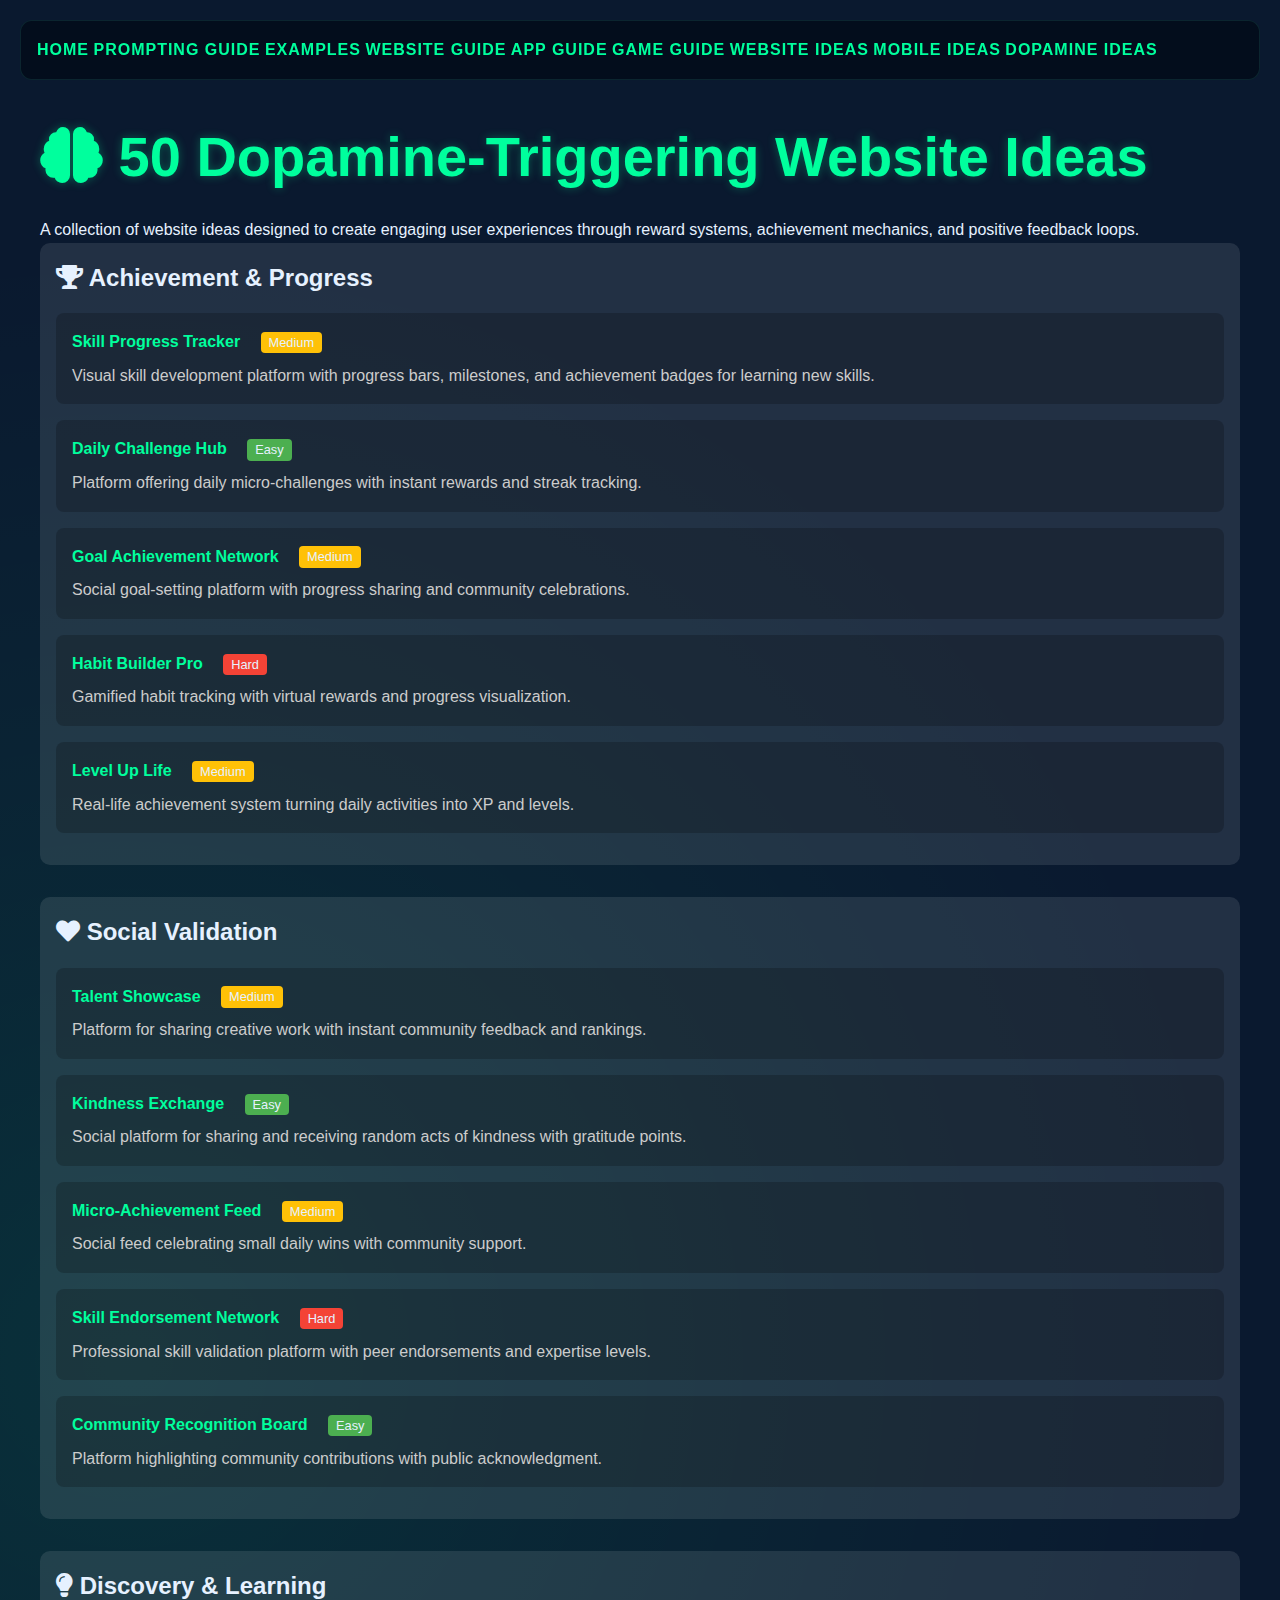
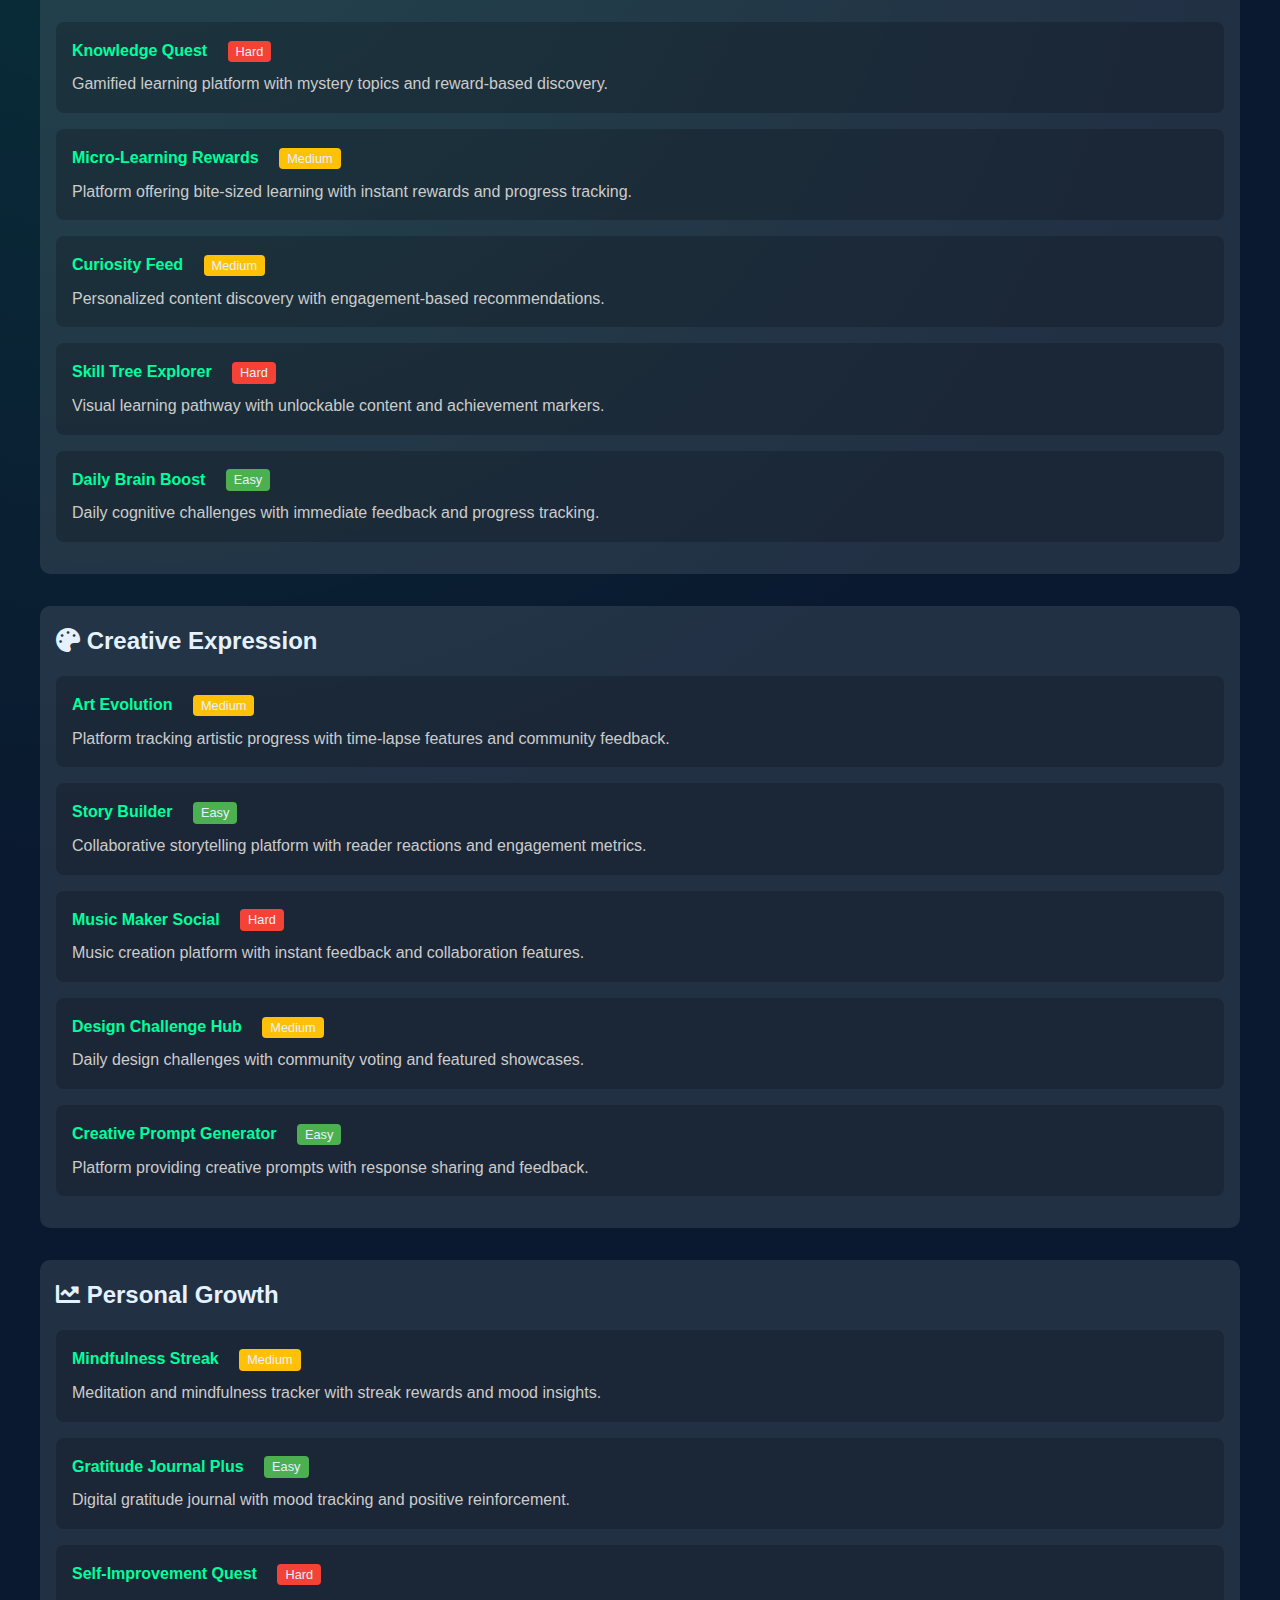
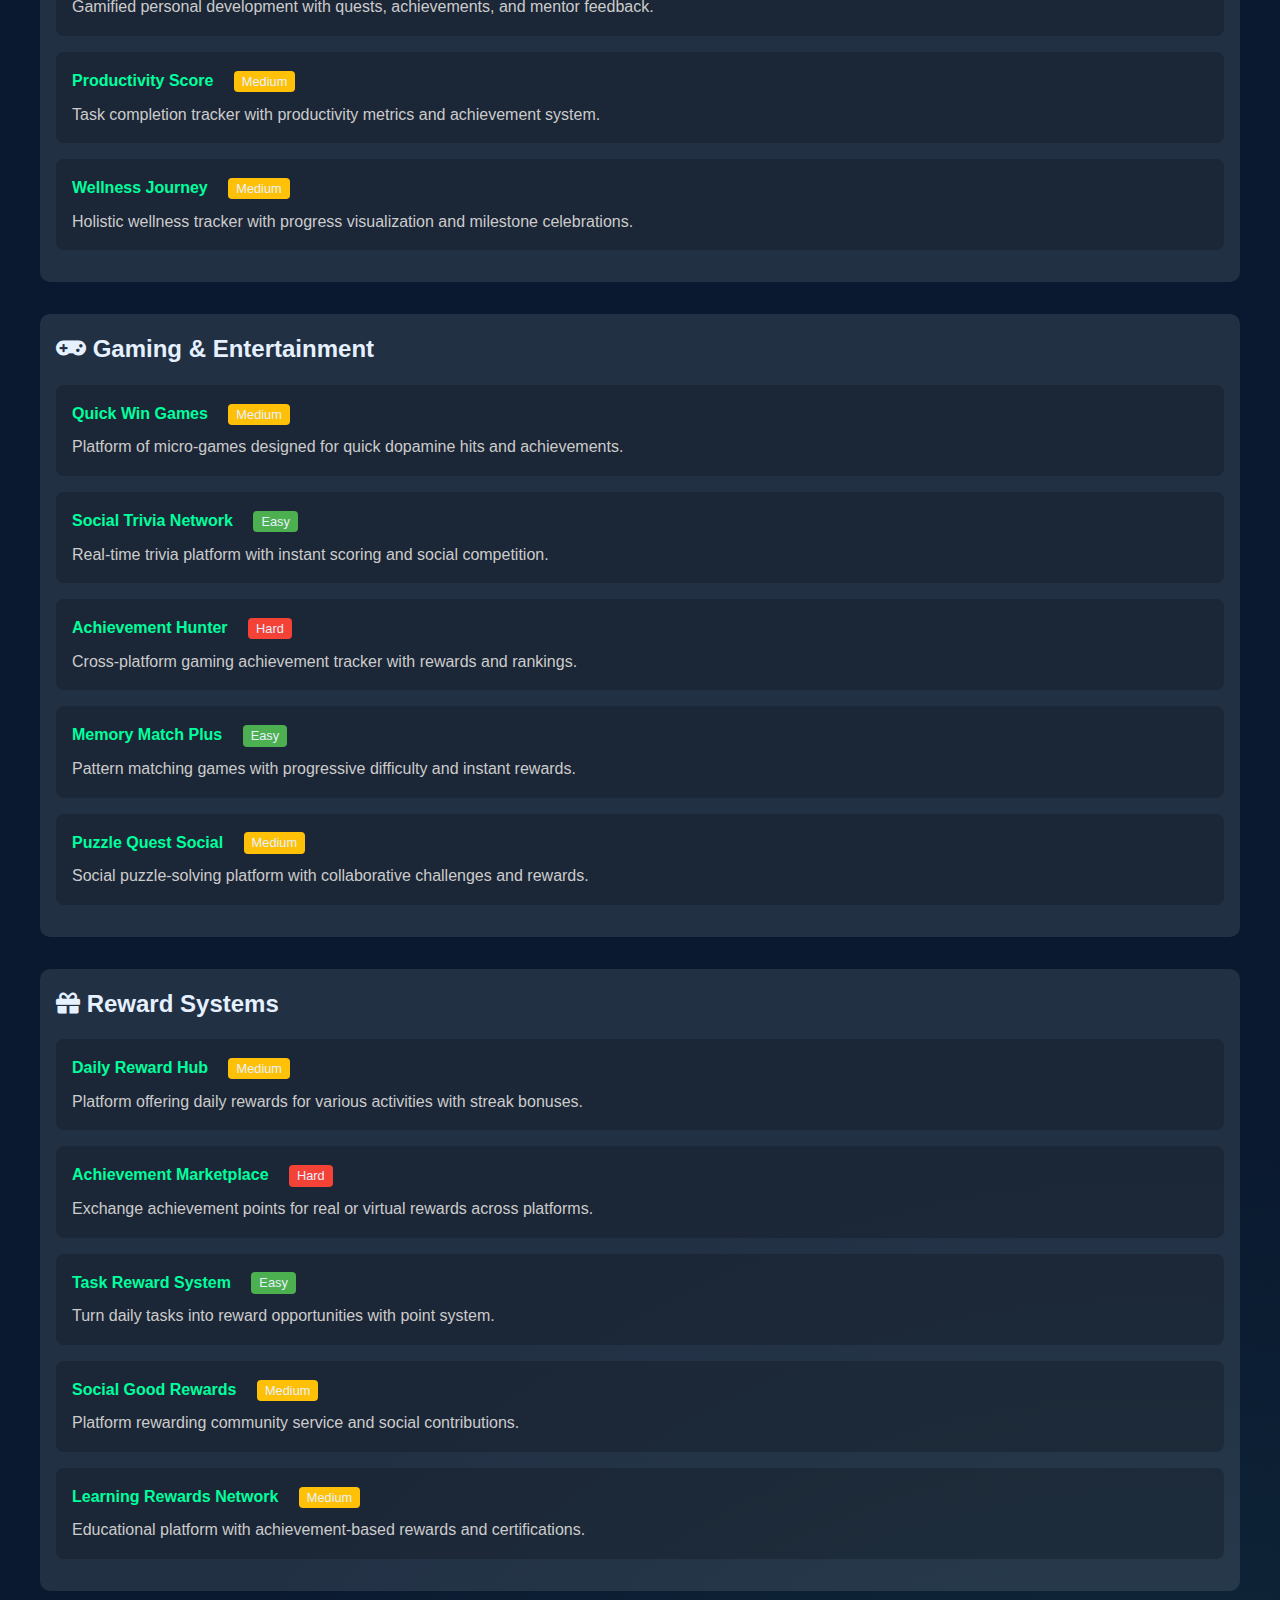
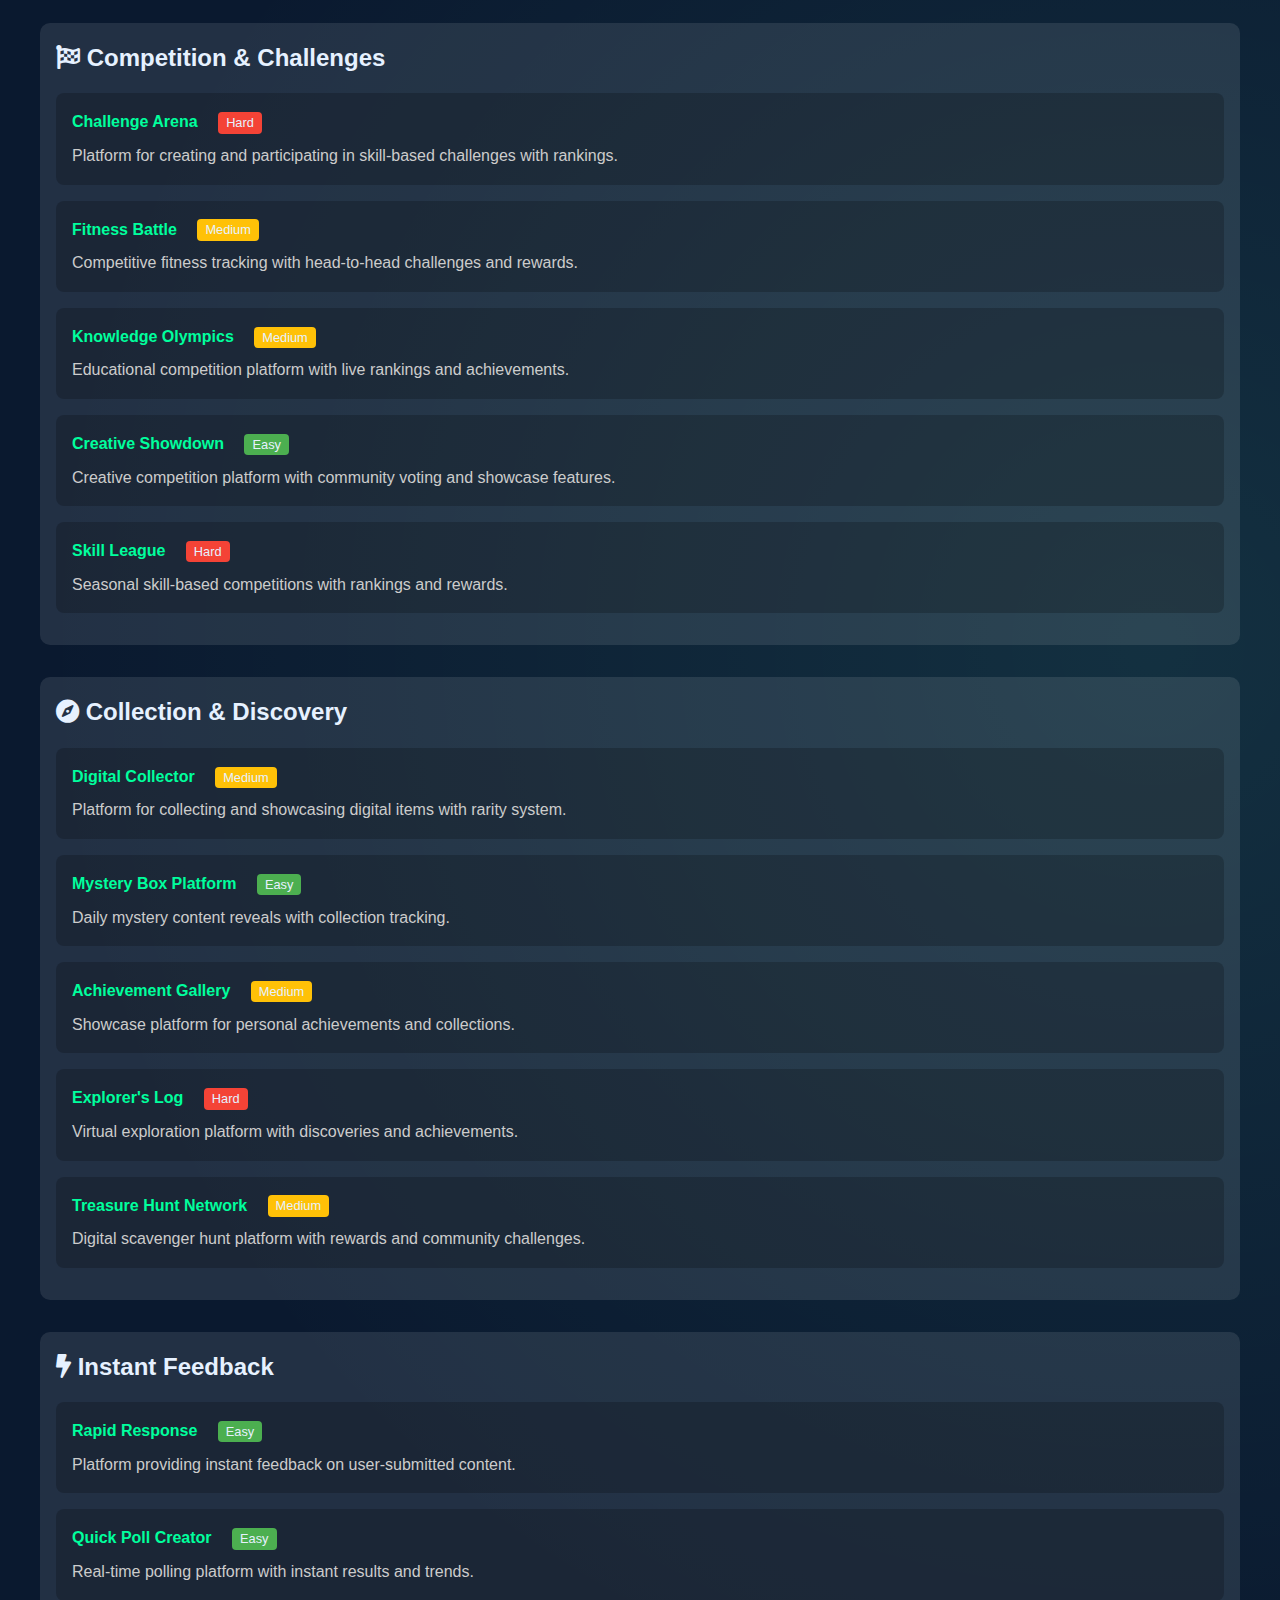
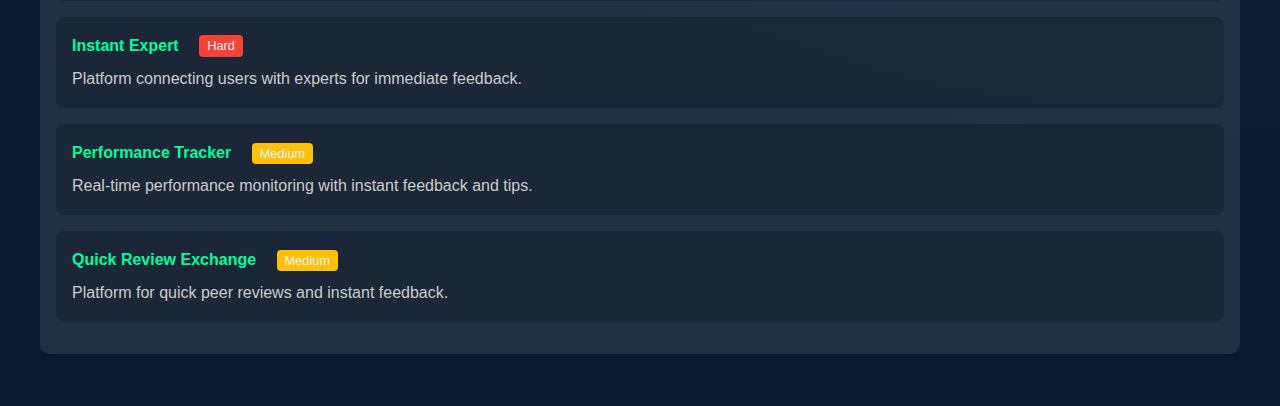
==== dopamine-ideas.html @ b7db8075 "Added dopamine-ideas.html with 50 dopamine-triggering website ideas and updated navigation in all pa" ====
<!DOCTYPE html>
<html lang="en">
<head>
    <meta charset="UTF-8">
    <meta name="viewport" content="width=device-width, initial-scale=1.0">
    <title>Dopamine-Triggering Website Ideas - AI Development Guide</title>
    <link rel="stylesheet" href="styles.css">
    <link rel="stylesheet" href="https://cdnjs.cloudflare.com/ajax/libs/font-awesome/5.15.4/css/all.min.css">
    <style>
        .idea-category {
            margin-bottom: 2rem;
            padding: 1rem;
            border-radius: 10px;
            background: rgba(255, 255, 255, 0.1);
        }
        .idea-list {
            list-style-type: none;
            padding: 0;
        }
        .idea-item {
            margin: 1rem 0;
            padding: 1rem;
            border-radius: 8px;
            background: rgba(0, 0, 0, 0.2);
            transition: transform 0.3s ease;
        }
        .idea-item:hover {
            transform: translateX(10px);
            background: rgba(0, 0, 0, 0.3);
        }
        .idea-title {
            color: #00ff9d;
            font-weight: bold;
        }
        .idea-description {
            margin-top: 0.5rem;
            color: #ccc;
        }
        .difficulty {
            font-size: 0.8em;
            padding: 0.2rem 0.5rem;
            border-radius: 4px;
            margin-left: 1rem;
        }
        .easy { background: #4CAF50; }
        .medium { background: #FFC107; }
        .hard { background: #F44336; }
    </style>
</head>
<body>
    <nav>
        <div class="nav-content">
            <a href="index.html">Home</a>
            <a href="prompting.html">Prompting Guide</a>
            <a href="examples.html">Examples</a>
            <a href="website-guide.html">Website Guide</a>
            <a href="app-guide.html">App Guide</a>
            <a href="game-guide.html">Game Guide</a>
            <a href="website-ideas.html">Website Ideas</a>
            <a href="mobile-ideas.html">Mobile Ideas</a>
            <a href="dopamine-ideas.html" class="active">Dopamine Ideas</a>
        </div>
    </nav>

    <div class="container">
        <h1><i class="fas fa-brain"></i> 50 Dopamine-Triggering Website Ideas</h1>
        <p class="intro">A collection of website ideas designed to create engaging user experiences through reward systems, achievement mechanics, and positive feedback loops.</p>

        <!-- Achievement & Progress -->
        <div class="idea-category">
            <h2><i class="fas fa-trophy"></i> Achievement & Progress</h2>
            <ul class="idea-list">
                <li class="idea-item">
                    <span class="idea-title">Skill Progress Tracker</span>
                    <span class="difficulty medium">Medium</span>
                    <p class="idea-description">Visual skill development platform with progress bars, milestones, and achievement badges for learning new skills.</p>
                </li>
                <li class="idea-item">
                    <span class="idea-title">Daily Challenge Hub</span>
                    <span class="difficulty easy">Easy</span>
                    <p class="idea-description">Platform offering daily micro-challenges with instant rewards and streak tracking.</p>
                </li>
                <li class="idea-item">
                    <span class="idea-title">Goal Achievement Network</span>
                    <span class="difficulty medium">Medium</span>
                    <p class="idea-description">Social goal-setting platform with progress sharing and community celebrations.</p>
                </li>
                <li class="idea-item">
                    <span class="idea-title">Habit Builder Pro</span>
                    <span class="difficulty hard">Hard</span>
                    <p class="idea-description">Gamified habit tracking with virtual rewards and progress visualization.</p>
                </li>
                <li class="idea-item">
                    <span class="idea-title">Level Up Life</span>
                    <span class="difficulty medium">Medium</span>
                    <p class="idea-description">Real-life achievement system turning daily activities into XP and levels.</p>
                </li>
            </ul>
        </div>

        <!-- Social Validation -->
        <div class="idea-category">
            <h2><i class="fas fa-heart"></i> Social Validation</h2>
            <ul class="idea-list">
                <li class="idea-item">
                    <span class="idea-title">Talent Showcase</span>
                    <span class="difficulty medium">Medium</span>
                    <p class="idea-description">Platform for sharing creative work with instant community feedback and rankings.</p>
                </li>
                <li class="idea-item">
                    <span class="idea-title">Kindness Exchange</span>
                    <span class="difficulty easy">Easy</span>
                    <p class="idea-description">Social platform for sharing and receiving random acts of kindness with gratitude points.</p>
                </li>
                <li class="idea-item">
                    <span class="idea-title">Micro-Achievement Feed</span>
                    <span class="difficulty medium">Medium</span>
                    <p class="idea-description">Social feed celebrating small daily wins with community support.</p>
                </li>
                <li class="idea-item">
                    <span class="idea-title">Skill Endorsement Network</span>
                    <span class="difficulty hard">Hard</span>
                    <p class="idea-description">Professional skill validation platform with peer endorsements and expertise levels.</p>
                </li>
                <li class="idea-item">
                    <span class="idea-title">Community Recognition Board</span>
                    <span class="difficulty easy">Easy</span>
                    <p class="idea-description">Platform highlighting community contributions with public acknowledgment.</p>
                </li>
            </ul>
        </div>

        <!-- Discovery & Learning -->
        <div class="idea-category">
            <h2><i class="fas fa-lightbulb"></i> Discovery & Learning</h2>
            <ul class="idea-list">
                <li class="idea-item">
                    <span class="idea-title">Knowledge Quest</span>
                    <span class="difficulty hard">Hard</span>
                    <p class="idea-description">Gamified learning platform with mystery topics and reward-based discovery.</p>
                </li>
                <li class="idea-item">
                    <span class="idea-title">Micro-Learning Rewards</span>
                    <span class="difficulty medium">Medium</span>
                    <p class="idea-description">Platform offering bite-sized learning with instant rewards and progress tracking.</p>
                </li>
                <li class="idea-item">
                    <span class="idea-title">Curiosity Feed</span>
                    <span class="difficulty medium">Medium</span>
                    <p class="idea-description">Personalized content discovery with engagement-based recommendations.</p>
                </li>
                <li class="idea-item">
                    <span class="idea-title">Skill Tree Explorer</span>
                    <span class="difficulty hard">Hard</span>
                    <p class="idea-description">Visual learning pathway with unlockable content and achievement markers.</p>
                </li>
                <li class="idea-item">
                    <span class="idea-title">Daily Brain Boost</span>
                    <span class="difficulty easy">Easy</span>
                    <p class="idea-description">Daily cognitive challenges with immediate feedback and progress tracking.</p>
                </li>
            </ul>
        </div>

        <!-- Creative Expression -->
        <div class="idea-category">
            <h2><i class="fas fa-palette"></i> Creative Expression</h2>
            <ul class="idea-list">
                <li class="idea-item">
                    <span class="idea-title">Art Evolution</span>
                    <span class="difficulty medium">Medium</span>
                    <p class="idea-description">Platform tracking artistic progress with time-lapse features and community feedback.</p>
                </li>
                <li class="idea-item">
                    <span class="idea-title">Story Builder</span>
                    <span class="difficulty easy">Easy</span>
                    <p class="idea-description">Collaborative storytelling platform with reader reactions and engagement metrics.</p>
                </li>
                <li class="idea-item">
                    <span class="idea-title">Music Maker Social</span>
                    <span class="difficulty hard">Hard</span>
                    <p class="idea-description">Music creation platform with instant feedback and collaboration features.</p>
                </li>
                <li class="idea-item">
                    <span class="idea-title">Design Challenge Hub</span>
                    <span class="difficulty medium">Medium</span>
                    <p class="idea-description">Daily design challenges with community voting and featured showcases.</p>
                </li>
                <li class="idea-item">
                    <span class="idea-title">Creative Prompt Generator</span>
                    <span class="difficulty easy">Easy</span>
                    <p class="idea-description">Platform providing creative prompts with response sharing and feedback.</p>
                </li>
            </ul>
        </div>

        <!-- Personal Growth -->
        <div class="idea-category">
            <h2><i class="fas fa-chart-line"></i> Personal Growth</h2>
            <ul class="idea-list">
                <li class="idea-item">
                    <span class="idea-title">Mindfulness Streak</span>
                    <span class="difficulty medium">Medium</span>
                    <p class="idea-description">Meditation and mindfulness tracker with streak rewards and mood insights.</p>
                </li>
                <li class="idea-item">
                    <span class="idea-title">Gratitude Journal Plus</span>
                    <span class="difficulty easy">Easy</span>
                    <p class="idea-description">Digital gratitude journal with mood tracking and positive reinforcement.</p>
                </li>
                <li class="idea-item">
                    <span class="idea-title">Self-Improvement Quest</span>
                    <span class="difficulty hard">Hard</span>
                    <p class="idea-description">Gamified personal development with quests, achievements, and mentor feedback.</p>
                </li>
                <li class="idea-item">
                    <span class="idea-title">Productivity Score</span>
                    <span class="difficulty medium">Medium</span>
                    <p class="idea-description">Task completion tracker with productivity metrics and achievement system.</p>
                </li>
                <li class="idea-item">
                    <span class="idea-title">Wellness Journey</span>
                    <span class="difficulty medium">Medium</span>
                    <p class="idea-description">Holistic wellness tracker with progress visualization and milestone celebrations.</p>
                </li>
            </ul>
        </div>

        <!-- Gaming & Entertainment -->
        <div class="idea-category">
            <h2><i class="fas fa-gamepad"></i> Gaming & Entertainment</h2>
            <ul class="idea-list">
                <li class="idea-item">
                    <span class="idea-title">Quick Win Games</span>
                    <span class="difficulty medium">Medium</span>
                    <p class="idea-description">Platform of micro-games designed for quick dopamine hits and achievements.</p>
                </li>
                <li class="idea-item">
                    <span class="idea-title">Social Trivia Network</span>
                    <span class="difficulty easy">Easy</span>
                    <p class="idea-description">Real-time trivia platform with instant scoring and social competition.</p>
                </li>
                <li class="idea-item">
                    <span class="idea-title">Achievement Hunter</span>
                    <span class="difficulty hard">Hard</span>
                    <p class="idea-description">Cross-platform gaming achievement tracker with rewards and rankings.</p>
                </li>
                <li class="idea-item">
                    <span class="idea-title">Memory Match Plus</span>
                    <span class="difficulty easy">Easy</span>
                    <p class="idea-description">Pattern matching games with progressive difficulty and instant rewards.</p>
                </li>
                <li class="idea-item">
                    <span class="idea-title">Puzzle Quest Social</span>
                    <span class="difficulty medium">Medium</span>
                    <p class="idea-description">Social puzzle-solving platform with collaborative challenges and rewards.</p>
                </li>
            </ul>
        </div>

        <!-- Reward Systems -->
        <div class="idea-category">
            <h2><i class="fas fa-gift"></i> Reward Systems</h2>
            <ul class="idea-list">
                <li class="idea-item">
                    <span class="idea-title">Daily Reward Hub</span>
                    <span class="difficulty medium">Medium</span>
                    <p class="idea-description">Platform offering daily rewards for various activities with streak bonuses.</p>
                </li>
                <li class="idea-item">
                    <span class="idea-title">Achievement Marketplace</span>
                    <span class="difficulty hard">Hard</span>
                    <p class="idea-description">Exchange achievement points for real or virtual rewards across platforms.</p>
                </li>
                <li class="idea-item">
                    <span class="idea-title">Task Reward System</span>
                    <span class="difficulty easy">Easy</span>
                    <p class="idea-description">Turn daily tasks into reward opportunities with point system.</p>
                </li>
                <li class="idea-item">
                    <span class="idea-title">Social Good Rewards</span>
                    <span class="difficulty medium">Medium</span>
                    <p class="idea-description">Platform rewarding community service and social contributions.</p>
                </li>
                <li class="idea-item">
                    <span class="idea-title">Learning Rewards Network</span>
                    <span class="difficulty medium">Medium</span>
                    <p class="idea-description">Educational platform with achievement-based rewards and certifications.</p>
                </li>
            </ul>
        </div>

        <!-- Competition & Challenges -->
        <div class="idea-category">
            <h2><i class="fas fa-flag-checkered"></i> Competition & Challenges</h2>
            <ul class="idea-list">
                <li class="idea-item">
                    <span class="idea-title">Challenge Arena</span>
                    <span class="difficulty hard">Hard</span>
                    <p class="idea-description">Platform for creating and participating in skill-based challenges with rankings.</p>
                </li>
                <li class="idea-item">
                    <span class="idea-title">Fitness Battle</span>
                    <span class="difficulty medium">Medium</span>
                    <p class="idea-description">Competitive fitness tracking with head-to-head challenges and rewards.</p>
                </li>
                <li class="idea-item">
                    <span class="idea-title">Knowledge Olympics</span>
                    <span class="difficulty medium">Medium</span>
                    <p class="idea-description">Educational competition platform with live rankings and achievements.</p>
                </li>
                <li class="idea-item">
                    <span class="idea-title">Creative Showdown</span>
                    <span class="difficulty easy">Easy</span>
                    <p class="idea-description">Creative competition platform with community voting and showcase features.</p>
                </li>
                <li class="idea-item">
                    <span class="idea-title">Skill League</span>
                    <span class="difficulty hard">Hard</span>
                    <p class="idea-description">Seasonal skill-based competitions with rankings and rewards.</p>
                </li>
            </ul>
        </div>

        <!-- Collection & Discovery -->
        <div class="idea-category">
            <h2><i class="fas fa-compass"></i> Collection & Discovery</h2>
            <ul class="idea-list">
                <li class="idea-item">
                    <span class="idea-title">Digital Collector</span>
                    <span class="difficulty medium">Medium</span>
                    <p class="idea-description">Platform for collecting and showcasing digital items with rarity system.</p>
                </li>
                <li class="idea-item">
                    <span class="idea-title">Mystery Box Platform</span>
                    <span class="difficulty easy">Easy</span>
                    <p class="idea-description">Daily mystery content reveals with collection tracking.</p>
                </li>
                <li class="idea-item">
                    <span class="idea-title">Achievement Gallery</span>
                    <span class="difficulty medium">Medium</span>
                    <p class="idea-description">Showcase platform for personal achievements and collections.</p>
                </li>
                <li class="idea-item">
                    <span class="idea-title">Explorer's Log</span>
                    <span class="difficulty hard">Hard</span>
                    <p class="idea-description">Virtual exploration platform with discoveries and achievements.</p>
                </li>
                <li class="idea-item">
                    <span class="idea-title">Treasure Hunt Network</span>
                    <span class="difficulty medium">Medium</span>
                    <p class="idea-description">Digital scavenger hunt platform with rewards and community challenges.</p>
                </li>
            </ul>
        </div>

        <!-- Instant Feedback -->
        <div class="idea-category">
            <h2><i class="fas fa-bolt"></i> Instant Feedback</h2>
            <ul class="idea-list">
                <li class="idea-item">
                    <span class="idea-title">Rapid Response</span>
                    <span class="difficulty easy">Easy</span>
                    <p class="idea-description">Platform providing instant feedback on user-submitted content.</p>
                </li>
                <li class="idea-item">
                    <span class="idea-title">Quick Poll Creator</span>
                    <span class="difficulty easy">Easy</span>
                    <p class="idea-description">Real-time polling platform with instant results and trends.</p>
                </li>
                <li class="idea-item">
                    <span class="idea-title">Instant Expert</span>
                    <span class="difficulty hard">Hard</span>
                    <p class="idea-description">Platform connecting users with experts for immediate feedback.</p>
                </li>
                <li class="idea-item">
                    <span class="idea-title">Performance Tracker</span>
                    <span class="difficulty medium">Medium</span>
                    <p class="idea-description">Real-time performance monitoring with instant feedback and tips.</p>
                </li>
                <li class="idea-item">
                    <span class="idea-title">Quick Review Exchange</span>
                    <span class="difficulty medium">Medium</span>
                    <p class="idea-description">Platform for quick peer reviews and instant feedback.</p>
                </li>
            </ul>
        </div>
    </div>

    <script>
        // Add fade-in effect to elements as they scroll into view
        const observer = new IntersectionObserver((entries) => {
            entries.forEach(entry => {
                if (entry.isIntersecting) {
                    entry.target.classList.add('fade-in');
                }
            });
        });

        document.querySelectorAll('.idea-category').forEach((el) => observer.observe(el));
    </script>
</body>
</html>
---- styles.css ----
:root {
    --primary-color: #00ff9d;
    --secondary-color: #0a192f;
    --accent-color: #64ffda;
    --text-color: #e6f1ff;
    --background-color: #0a192f;
    --card-background: rgba(2, 12, 27, 0.7);
}

* {
    margin: 0;
    padding: 0;
    box-sizing: border-box;
}

body {
    font-family: 'Segoe UI', 'Arial', sans-serif;
    line-height: 1.6;
    color: var(--text-color);
    background-color: var(--background-color);
    background-image: 
        radial-gradient(circle at 10% 20%, rgba(0, 255, 157, 0.1) 0%, transparent 20%),
        radial-gradient(circle at 90% 80%, rgba(100, 255, 218, 0.1) 0%, transparent 20%);
    min-height: 100vh;
    padding: 20px;
}

.container {
    max-width: 1200px;
    margin: 0 auto;
}

nav {
    background: rgba(2, 12, 27, 0.9);
    padding: 1rem;
    margin-bottom: 2rem;
    border-radius: 12px;
    backdrop-filter: blur(10px);
    border: 1px solid rgba(100, 255, 218, 0.1);
}

nav ul {
    list-style: none;
    display: flex;
    justify-content: center;
    gap: 2rem;
}

nav a {
    color: var(--primary-color);
    text-decoration: none;
    font-weight: bold;
    text-transform: uppercase;
    letter-spacing: 1px;
    position: relative;
    padding: 0.5rem 0;
}

nav a::after {
    content: '';
    position: absolute;
    width: 0;
    height: 2px;
    bottom: 0;
    left: 0;
    background-color: var(--primary-color);
    transition: width 0.3s ease;
}

nav a:hover::after {
    width: 100%;
}

.hero {
    text-align: center;
    margin-bottom: 3rem;
    padding: 4rem 0;
    position: relative;
    overflow: hidden;
}

.hero::before {
    content: '';
    position: absolute;
    top: 0;
    left: 0;
    right: 0;
    bottom: 0;
    background: linear-gradient(45deg, rgba(0, 255, 157, 0.1), rgba(100, 255, 218, 0.1));
    transform: skewY(-5deg);
    z-index: -1;
}

h1 {
    color: var(--primary-color);
    margin-bottom: 1rem;
    font-size: 3.5rem;
    font-weight: 800;
    text-shadow: 0 0 10px rgba(0, 255, 157, 0.3);
}

.subtitle {
    color: var(--text-color);
    font-size: 1.4rem;
    margin-bottom: 2rem;
    opacity: 0.9;
}

.card-container {
    display: grid;
    grid-template-columns: repeat(auto-fit, minmax(300px, 1fr));
    gap: 2rem;
    margin-bottom: 3rem;
}

.card {
    background: var(--card-background);
    padding: 2rem;
    border-radius: 15px;
    box-shadow: 0 8px 32px rgba(0, 255, 157, 0.1);
    border: 1px solid rgba(100, 255, 218, 0.1);
    backdrop-filter: blur(10px);
    transition: transform 0.3s ease, box-shadow 0.3s ease;
}

.card:hover {
    transform: translateY(-5px);
    box-shadow: 0 12px 48px rgba(0, 255, 157, 0.2);
}

.card h2 {
    color: var(--primary-color);
    margin-bottom: 1rem;
    font-size: 1.8rem;
}

.card img {
    width: 100%;
    height: 200px;
    object-fit: cover;
    border-radius: 8px;
    margin-bottom: 1.5rem;
}

.example {
    background: rgba(2, 12, 27, 0.5);
    padding: 1.5rem;
    border-radius: 8px;
    margin: 1rem 0;
    border-left: 4px solid var(--primary-color);
}

.bad-example {
    border-left-color: #ff4d4d;
}

.good-example {
    border-left-color: var(--primary-color);
}

.tip {
    background: rgba(100, 255, 218, 0.1);
    padding: 1.5rem;
    border-radius: 8px;
    margin: 1rem 0;
    border: 1px solid rgba(100, 255, 218, 0.2);
}

.tip strong {
    color: var(--primary-color);
}

.button {
    display: inline-block;
    padding: 0.8rem 1.5rem;
    background: linear-gradient(45deg, var(--primary-color), var(--accent-color));
    color: var(--secondary-color);
    text-decoration: none;
    border-radius: 25px;
    font-weight: bold;
    margin-top: 1rem;
    transition: transform 0.3s ease, box-shadow 0.3s ease;
}

.button:hover {
    transform: translateY(-2px);
    box-shadow: 0 4px 12px rgba(0, 255, 157, 0.3);
}

@media (max-width: 768px) {
    nav ul {
        flex-direction: column;
        align-items: center;
        gap: 1rem;
    }

    .card-container {
        grid-template-columns: 1fr;
    }

    h1 {
        font-size: 2.5rem;
    }
}

/* Animation classes */
.fade-in {
    animation: fadeIn 0.5s ease-in;
}

.slide-up {
    animation: slideUp 0.5s ease-out;
}

@keyframes fadeIn {
    from { opacity: 0; }
    to { opacity: 1; }
}

@keyframes slideUp {
    from { 
        transform: translateY(20px);
        opacity: 0;
    }
    to {
        transform: translateY(0);
        opacity: 1;
    }
}
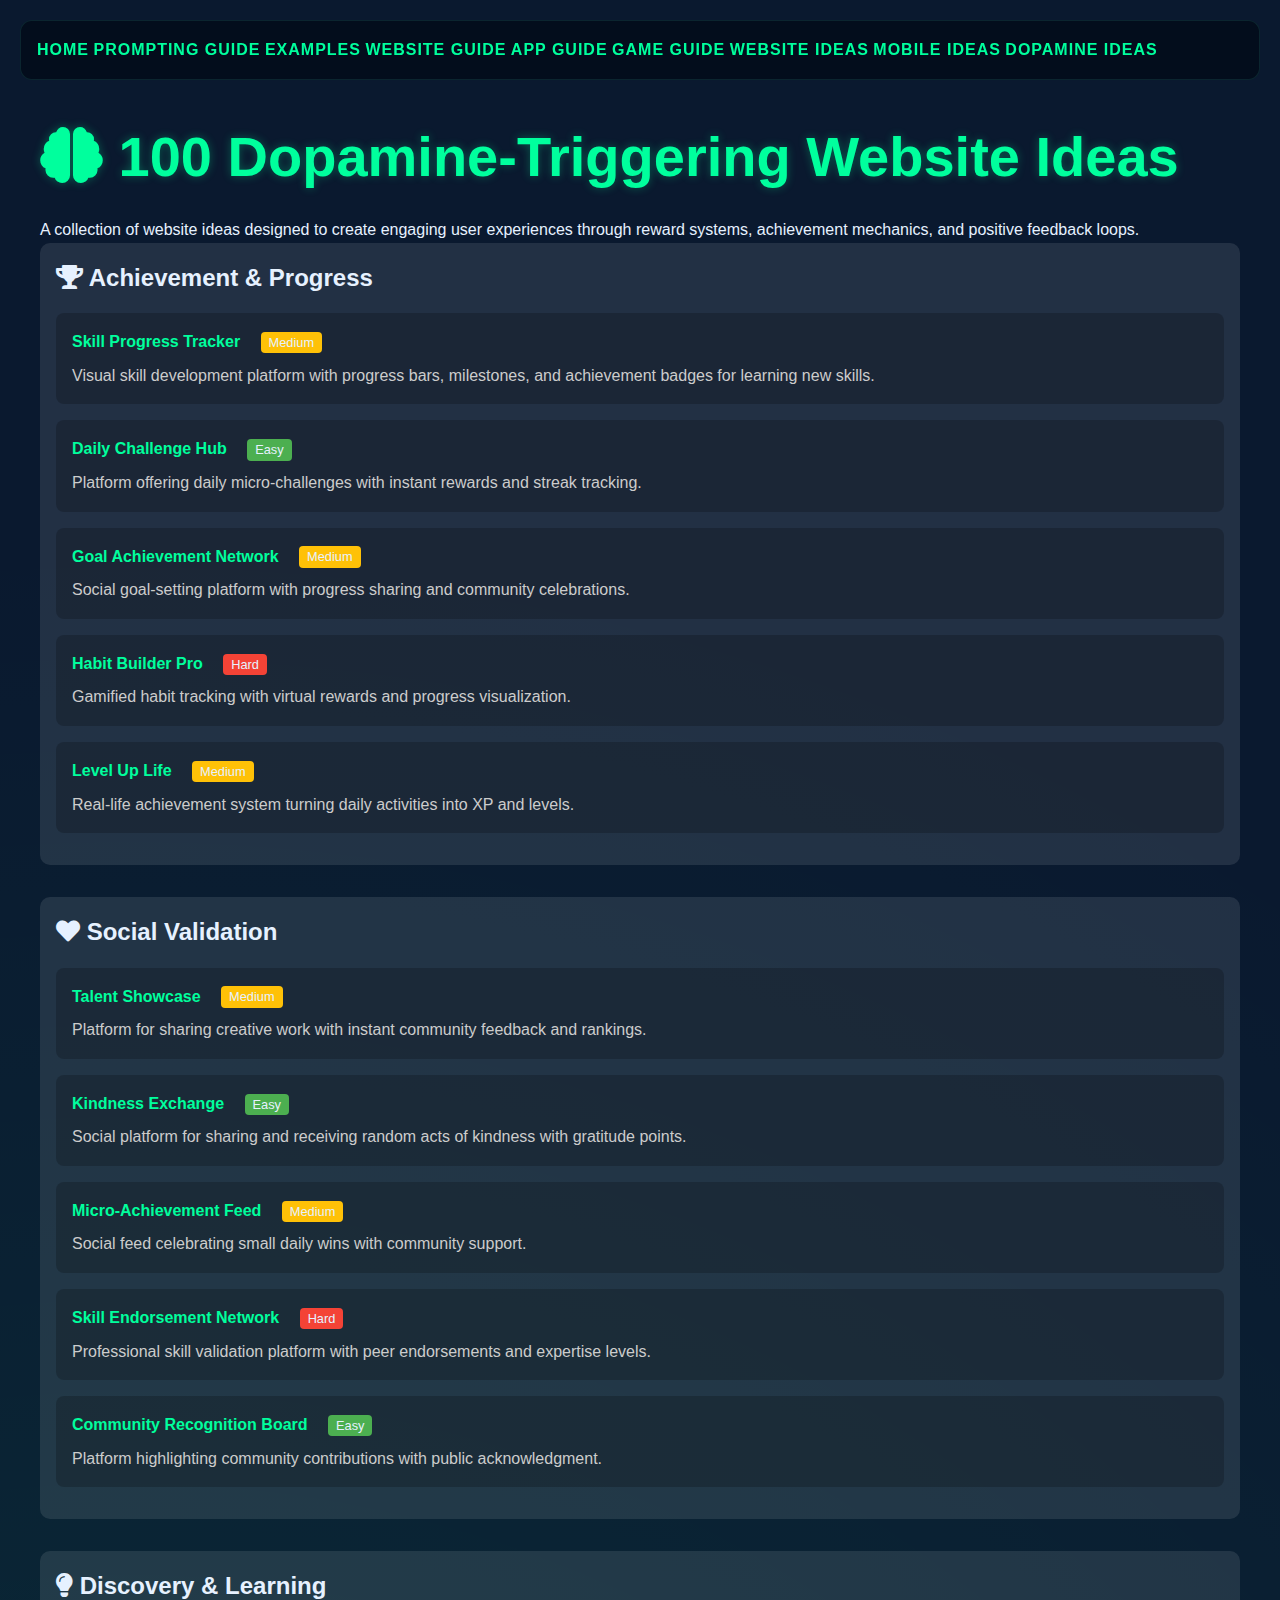
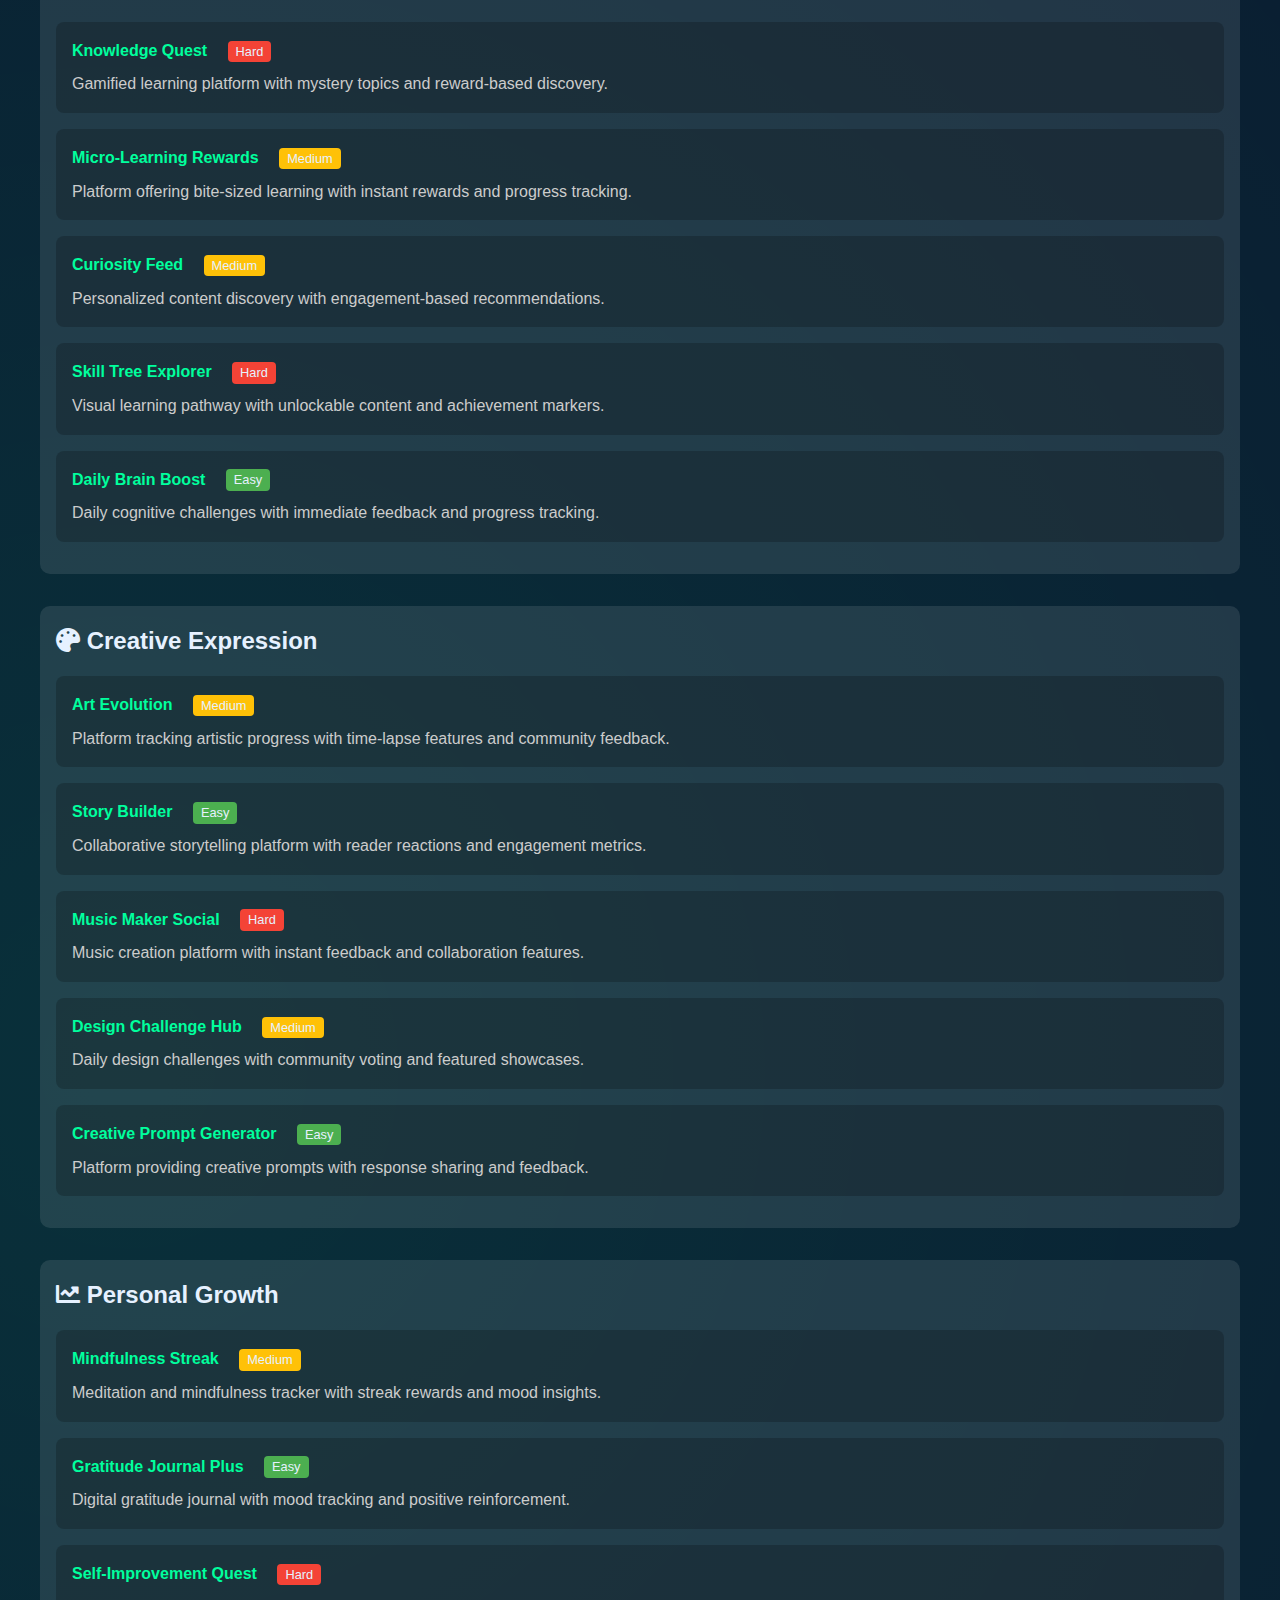
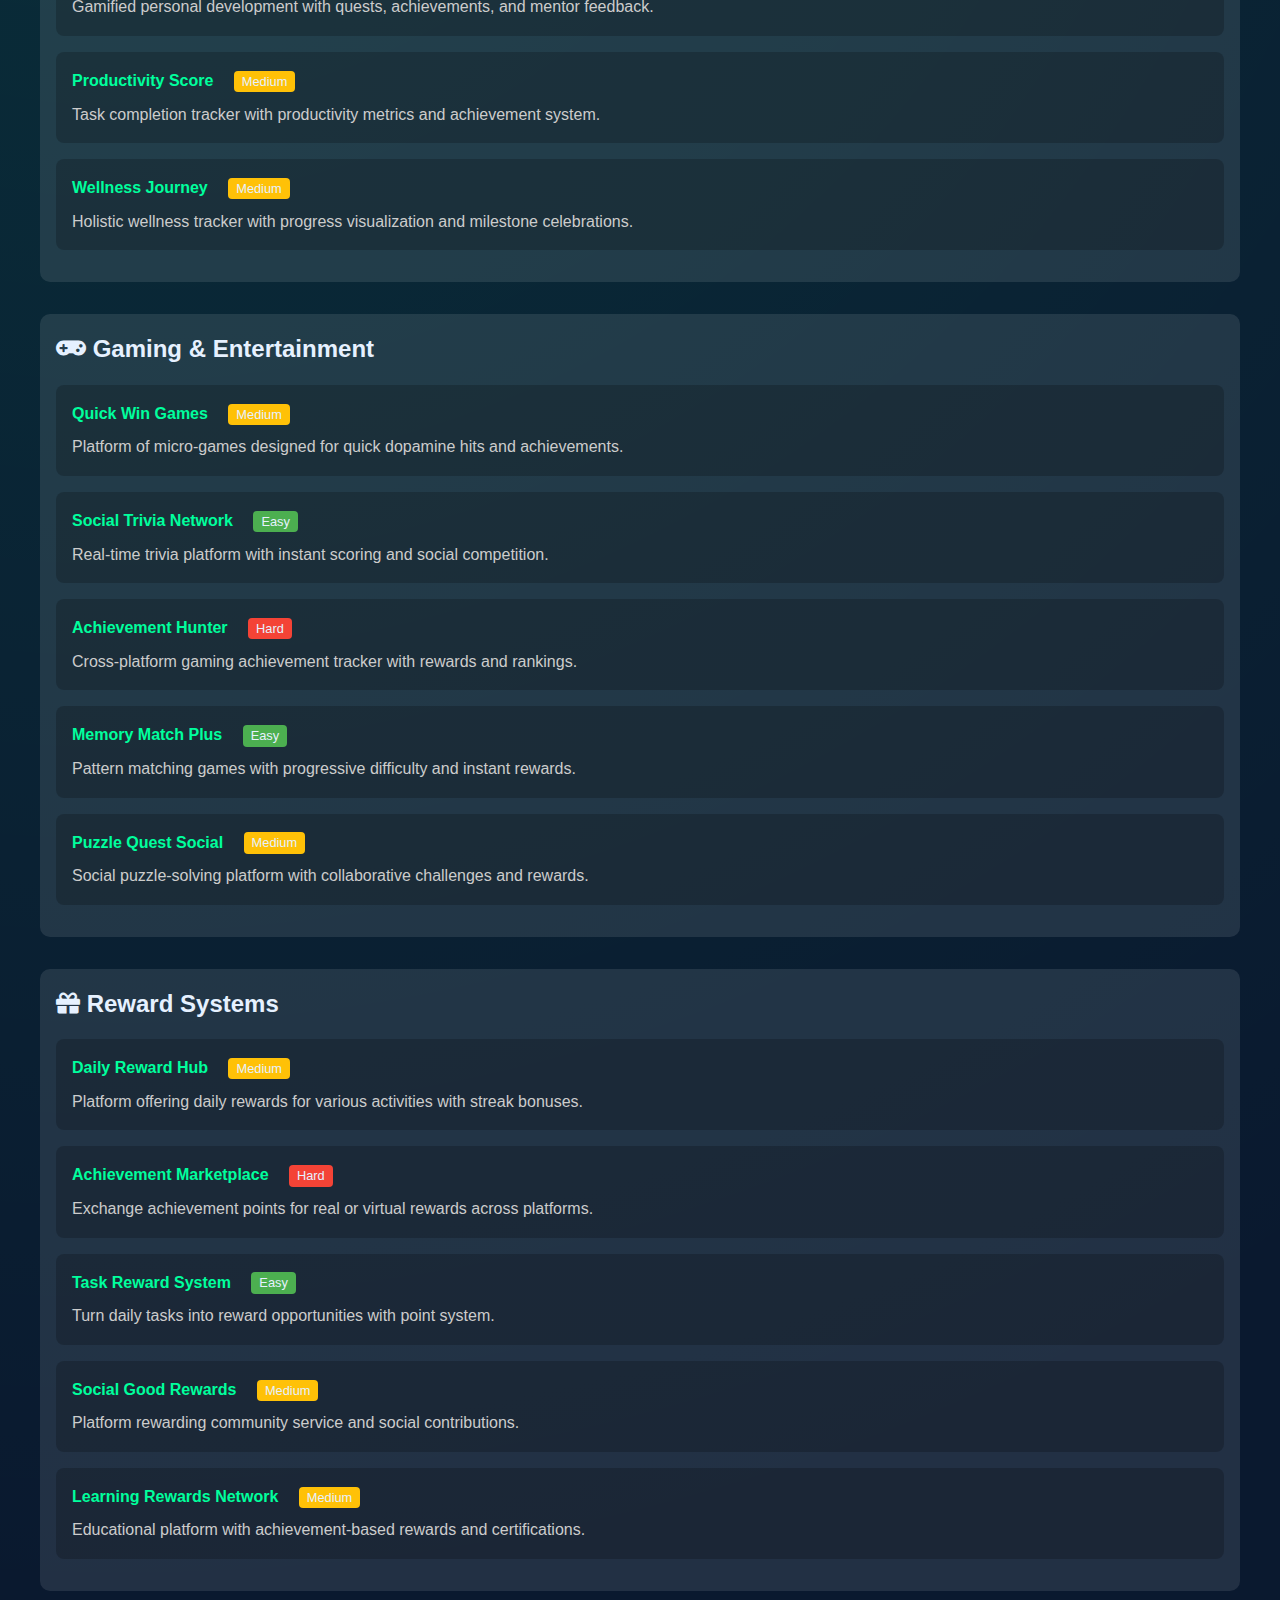
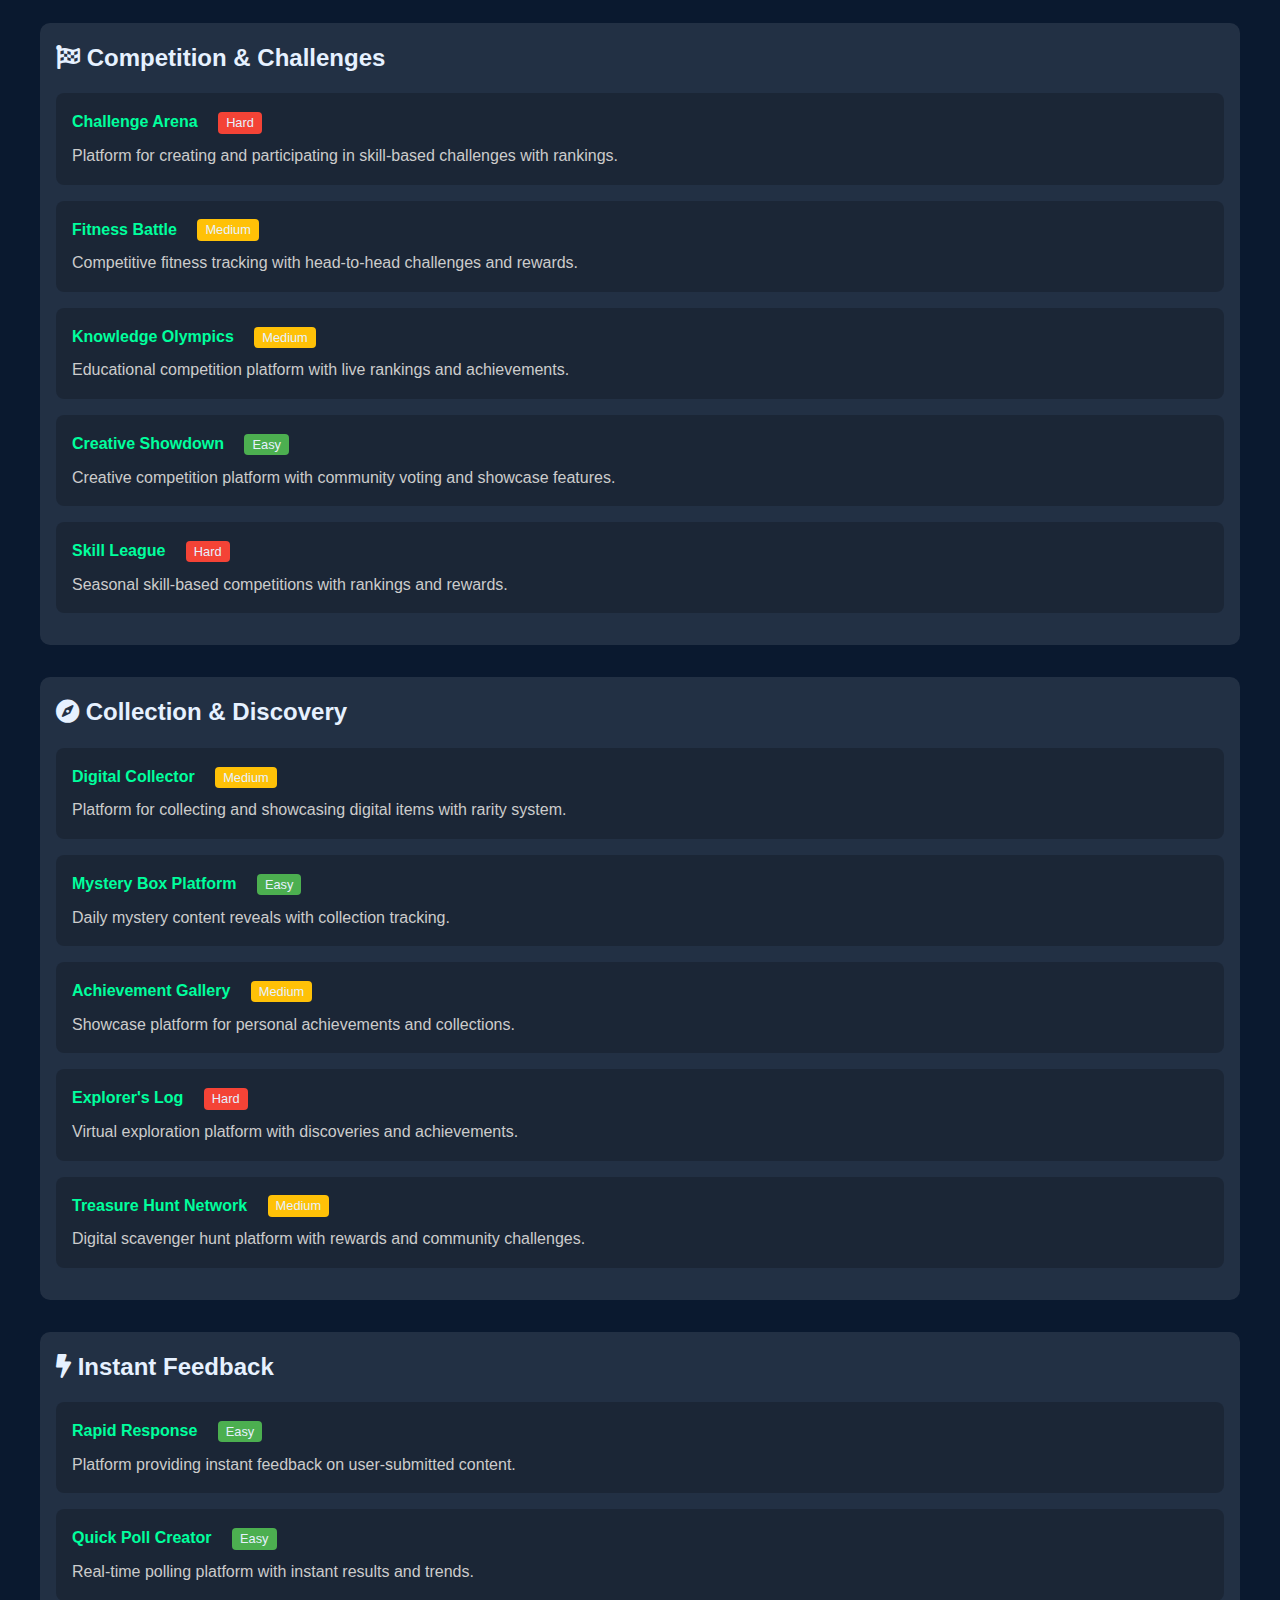
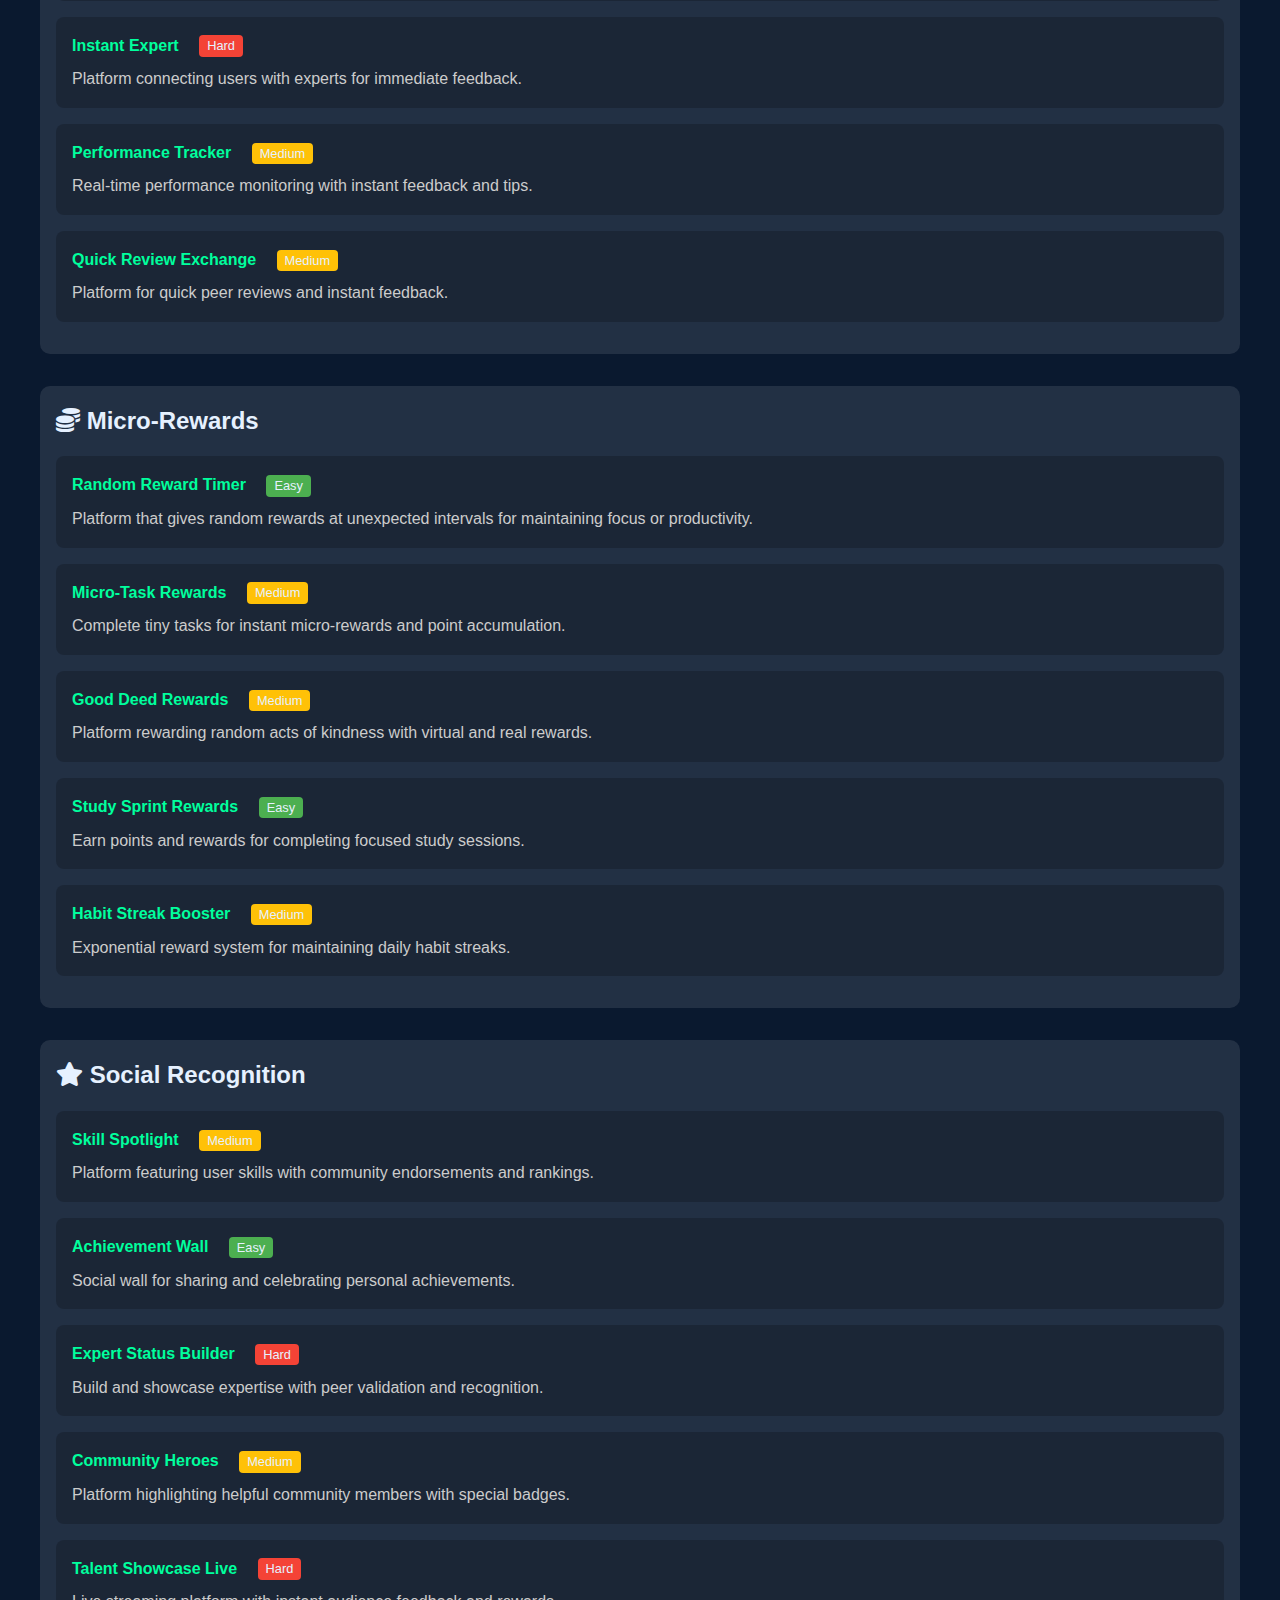
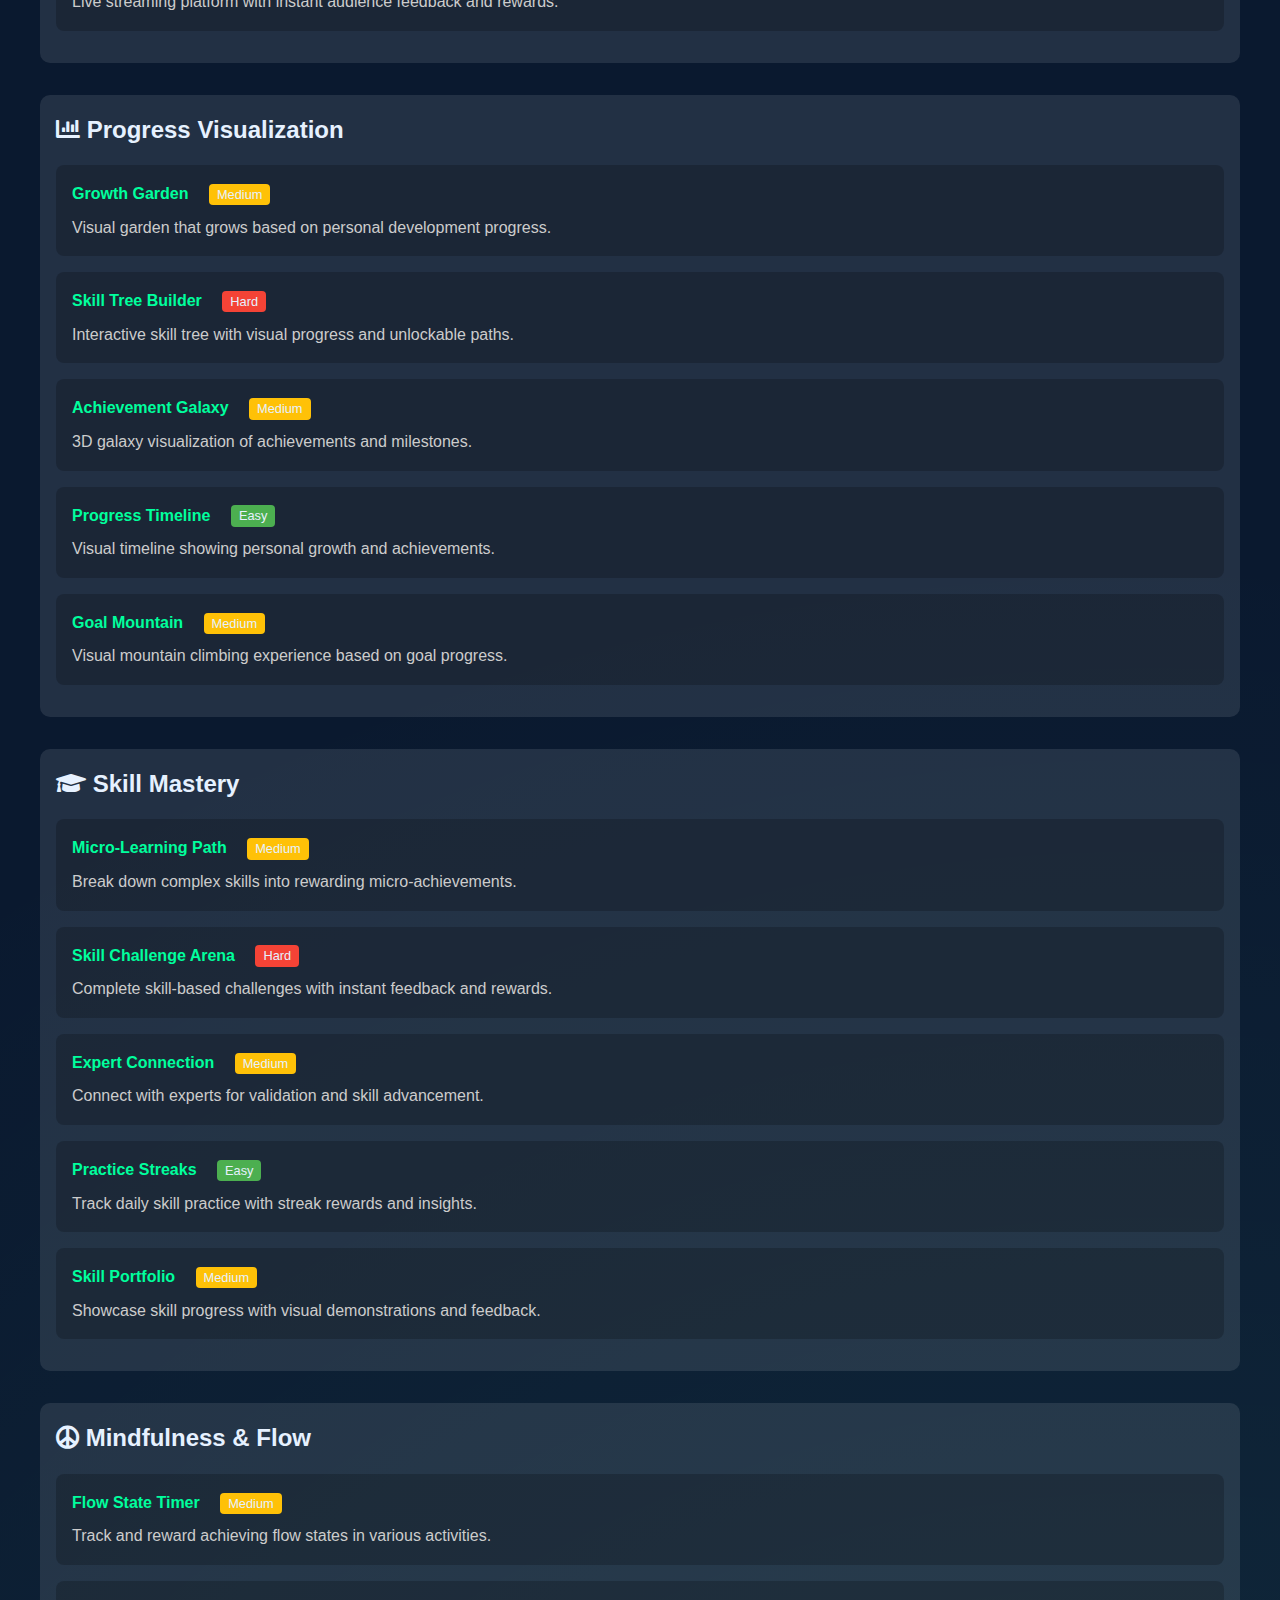
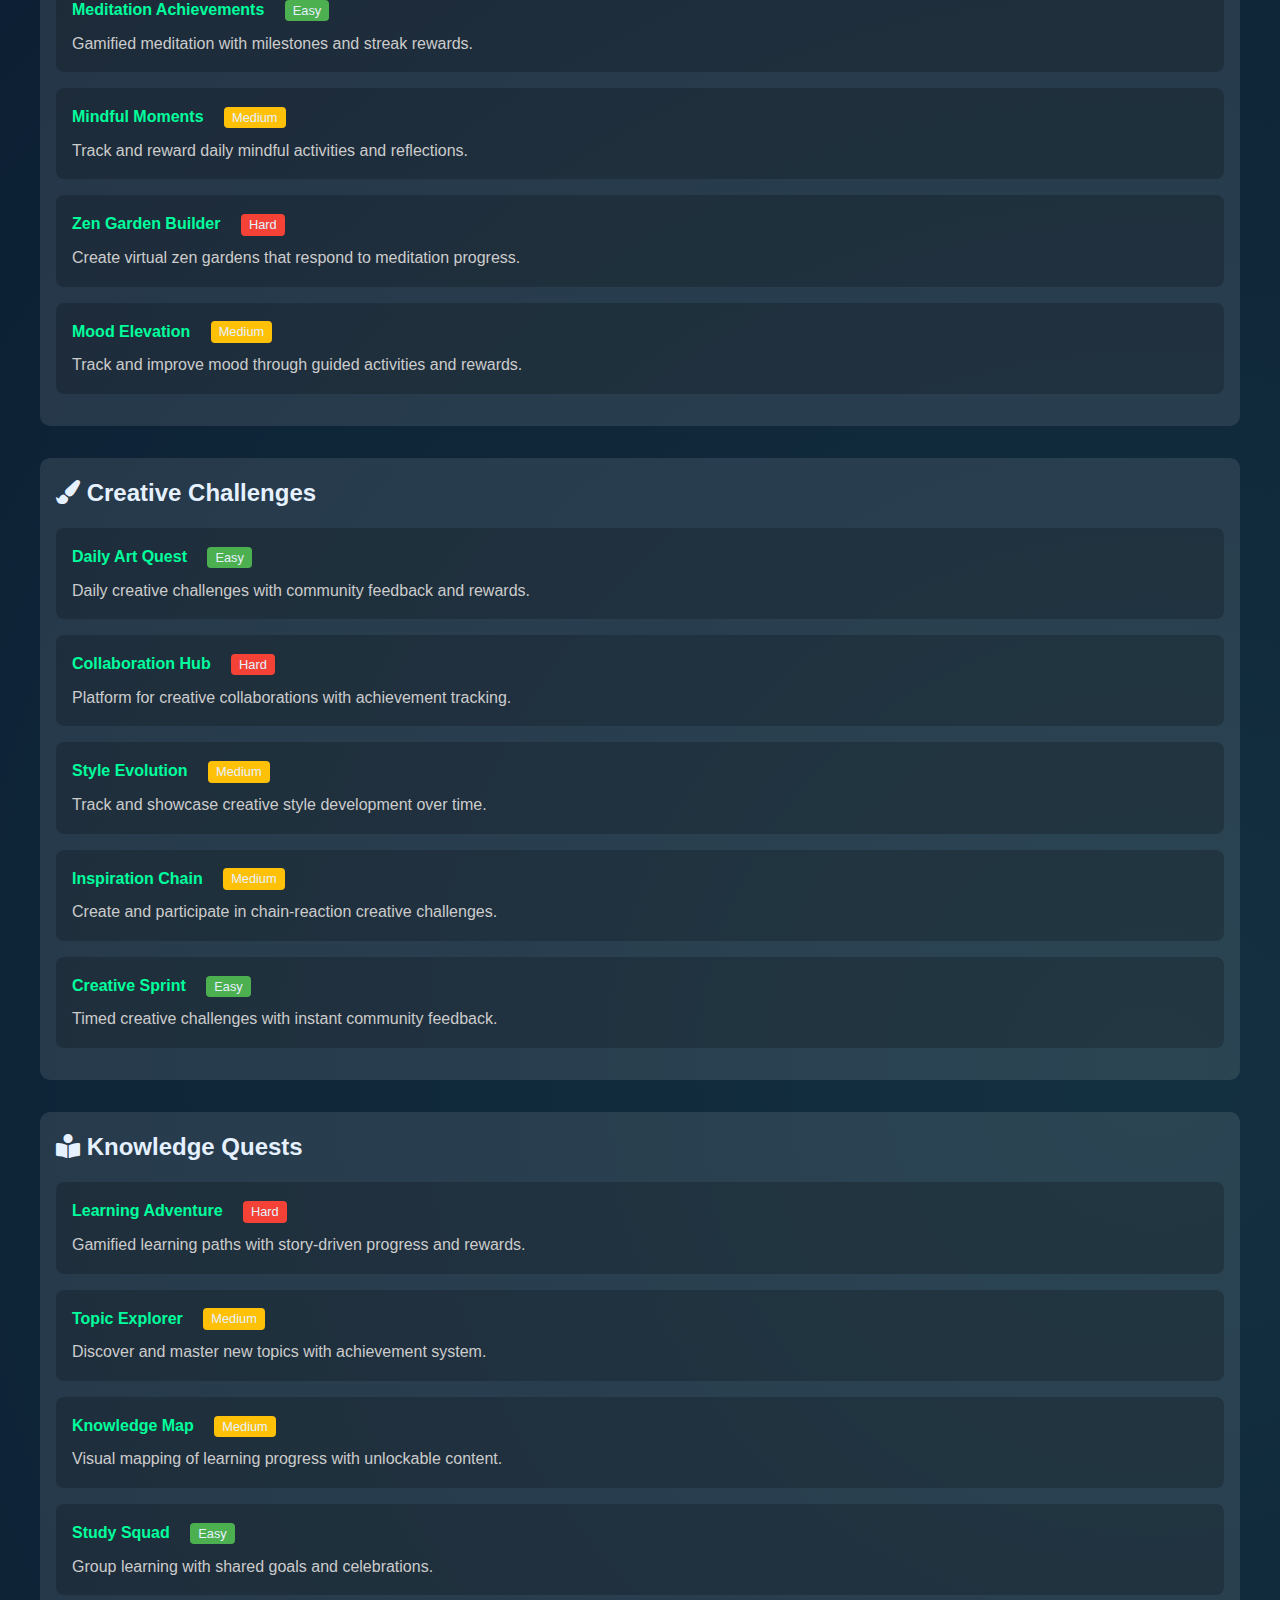
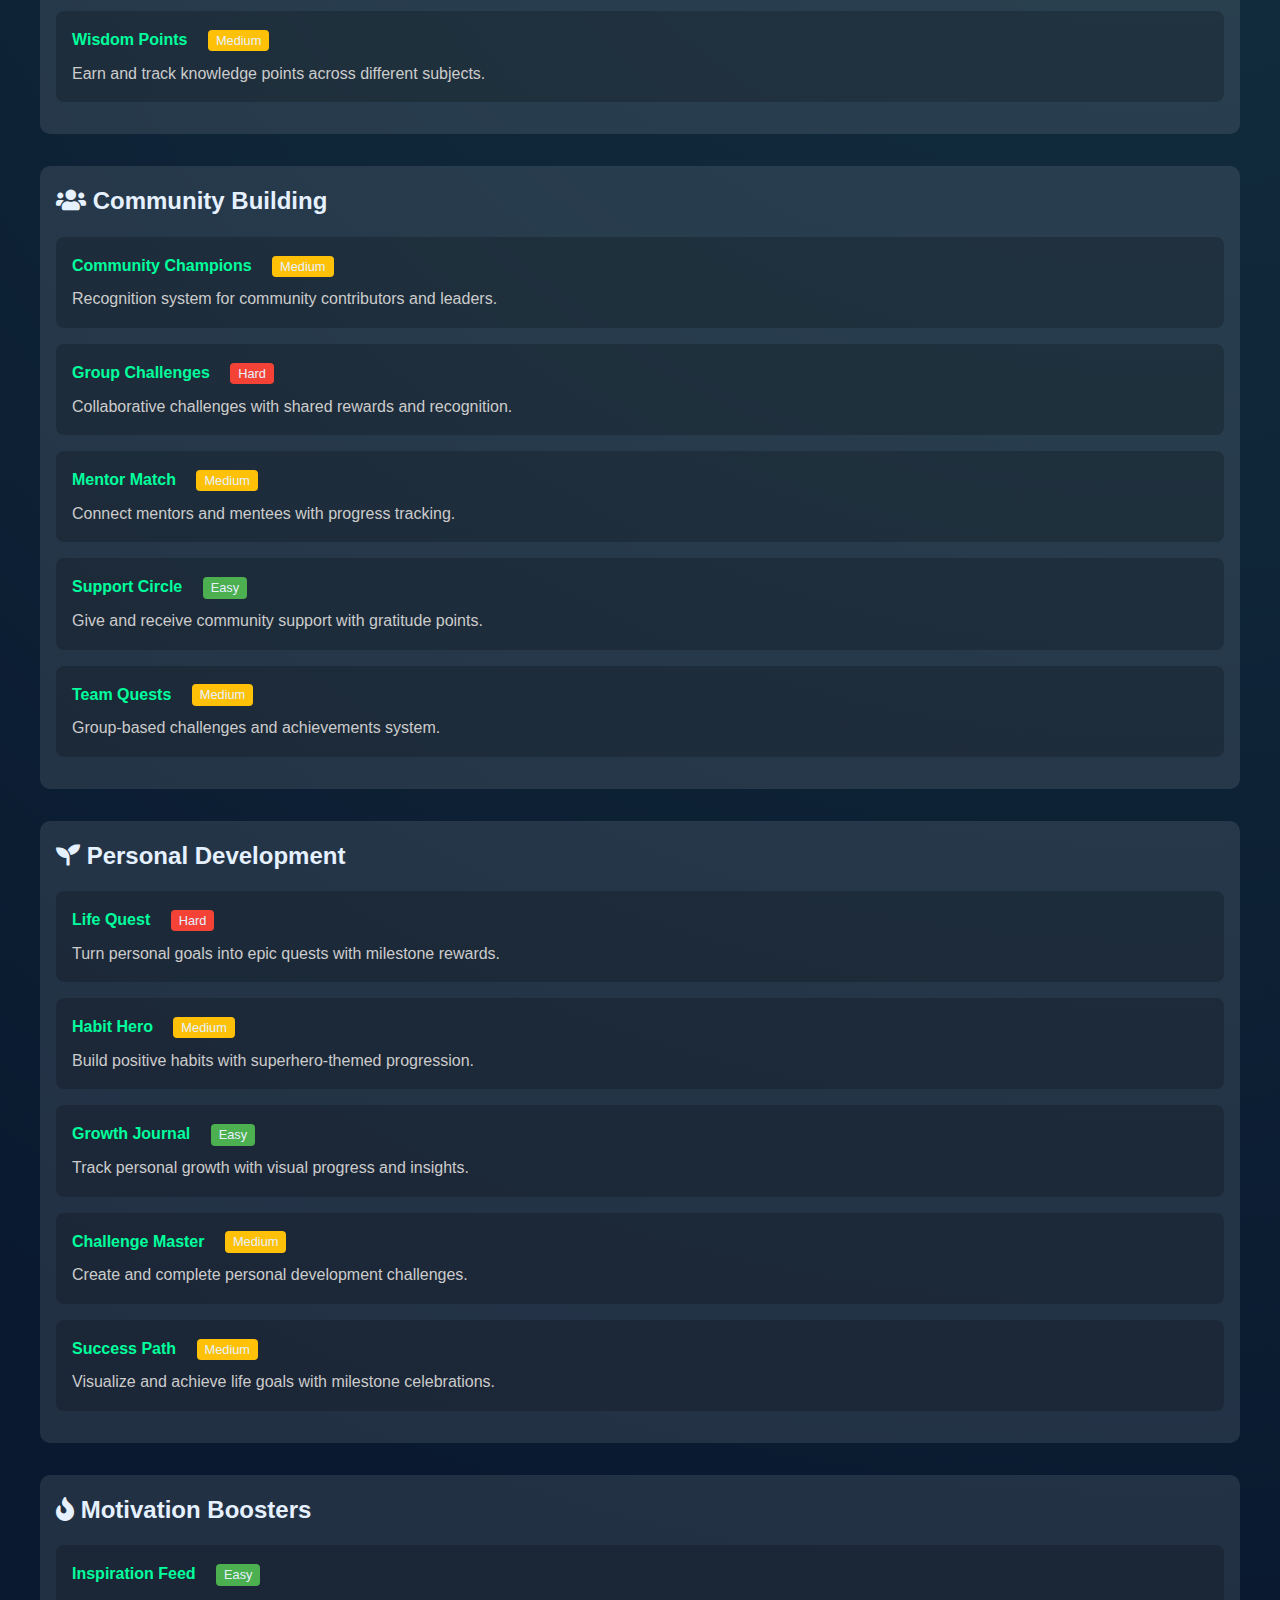
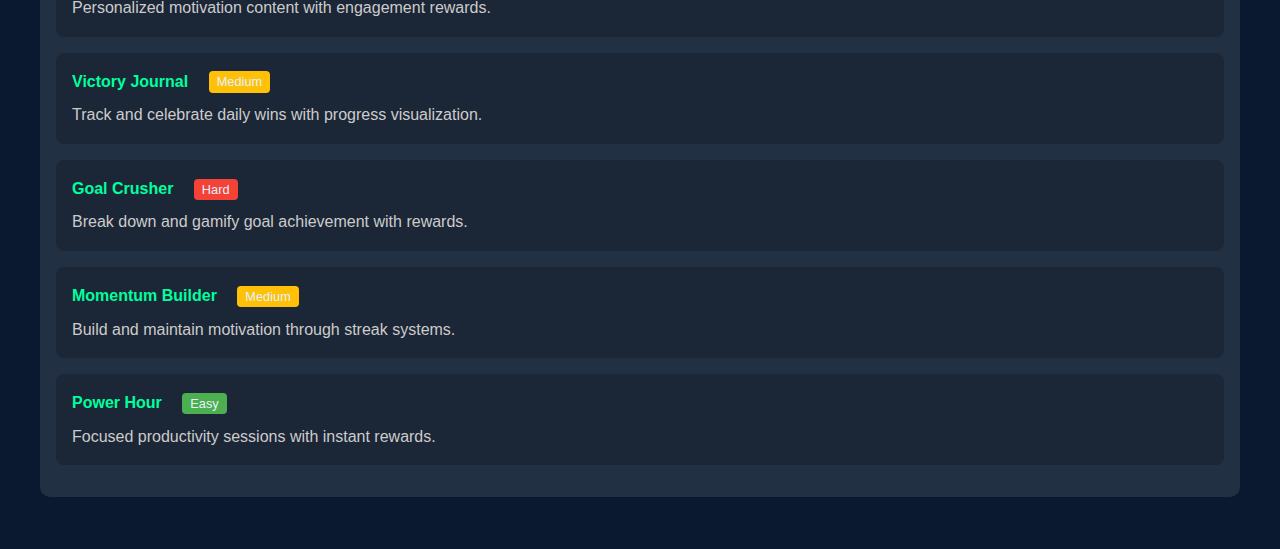
==== commit 35ce5b58: "Added 50 more dopamine-triggering website ideas in 10 new categories" ====
--- a/dopamine-ideas.html
+++ b/dopamine-ideas.html
@@ -63,7 +63,7 @@
     </nav>
 
     <div class="container">
-        <h1><i class="fas fa-brain"></i> 50 Dopamine-Triggering Website Ideas</h1>
+        <h1><i class="fas fa-brain"></i> 100 Dopamine-Triggering Website Ideas</h1>
         <p class="intro">A collection of website ideas designed to create engaging user experiences through reward systems, achievement mechanics, and positive feedback loops.</p>
 
         <!-- Achievement & Progress -->
@@ -382,6 +382,326 @@
                     <span class="idea-title">Quick Review Exchange</span>
                     <span class="difficulty medium">Medium</span>
                     <p class="idea-description">Platform for quick peer reviews and instant feedback.</p>
+                </li>
+            </ul>
+        </div>
+
+        <!-- Micro-Rewards -->
+        <div class="idea-category">
+            <h2><i class="fas fa-coins"></i> Micro-Rewards</h2>
+            <ul class="idea-list">
+                <li class="idea-item">
+                    <span class="idea-title">Random Reward Timer</span>
+                    <span class="difficulty easy">Easy</span>
+                    <p class="idea-description">Platform that gives random rewards at unexpected intervals for maintaining focus or productivity.</p>
+                </li>
+                <li class="idea-item">
+                    <span class="idea-title">Micro-Task Rewards</span>
+                    <span class="difficulty medium">Medium</span>
+                    <p class="idea-description">Complete tiny tasks for instant micro-rewards and point accumulation.</p>
+                </li>
+                <li class="idea-item">
+                    <span class="idea-title">Good Deed Rewards</span>
+                    <span class="difficulty medium">Medium</span>
+                    <p class="idea-description">Platform rewarding random acts of kindness with virtual and real rewards.</p>
+                </li>
+                <li class="idea-item">
+                    <span class="idea-title">Study Sprint Rewards</span>
+                    <span class="difficulty easy">Easy</span>
+                    <p class="idea-description">Earn points and rewards for completing focused study sessions.</p>
+                </li>
+                <li class="idea-item">
+                    <span class="idea-title">Habit Streak Booster</span>
+                    <span class="difficulty medium">Medium</span>
+                    <p class="idea-description">Exponential reward system for maintaining daily habit streaks.</p>
+                </li>
+            </ul>
+        </div>
+
+        <!-- Social Recognition -->
+        <div class="idea-category">
+            <h2><i class="fas fa-star"></i> Social Recognition</h2>
+            <ul class="idea-list">
+                <li class="idea-item">
+                    <span class="idea-title">Skill Spotlight</span>
+                    <span class="difficulty medium">Medium</span>
+                    <p class="idea-description">Platform featuring user skills with community endorsements and rankings.</p>
+                </li>
+                <li class="idea-item">
+                    <span class="idea-title">Achievement Wall</span>
+                    <span class="difficulty easy">Easy</span>
+                    <p class="idea-description">Social wall for sharing and celebrating personal achievements.</p>
+                </li>
+                <li class="idea-item">
+                    <span class="idea-title">Expert Status Builder</span>
+                    <span class="difficulty hard">Hard</span>
+                    <p class="idea-description">Build and showcase expertise with peer validation and recognition.</p>
+                </li>
+                <li class="idea-item">
+                    <span class="idea-title">Community Heroes</span>
+                    <span class="difficulty medium">Medium</span>
+                    <p class="idea-description">Platform highlighting helpful community members with special badges.</p>
+                </li>
+                <li class="idea-item">
+                    <span class="idea-title">Talent Showcase Live</span>
+                    <span class="difficulty hard">Hard</span>
+                    <p class="idea-description">Live streaming platform with instant audience feedback and rewards.</p>
+                </li>
+            </ul>
+        </div>
+
+        <!-- Progress Visualization -->
+        <div class="idea-category">
+            <h2><i class="fas fa-chart-bar"></i> Progress Visualization</h2>
+            <ul class="idea-list">
+                <li class="idea-item">
+                    <span class="idea-title">Growth Garden</span>
+                    <span class="difficulty medium">Medium</span>
+                    <p class="idea-description">Visual garden that grows based on personal development progress.</p>
+                </li>
+                <li class="idea-item">
+                    <span class="idea-title">Skill Tree Builder</span>
+                    <span class="difficulty hard">Hard</span>
+                    <p class="idea-description">Interactive skill tree with visual progress and unlockable paths.</p>
+                </li>
+                <li class="idea-item">
+                    <span class="idea-title">Achievement Galaxy</span>
+                    <span class="difficulty medium">Medium</span>
+                    <p class="idea-description">3D galaxy visualization of achievements and milestones.</p>
+                </li>
+                <li class="idea-item">
+                    <span class="idea-title">Progress Timeline</span>
+                    <span class="difficulty easy">Easy</span>
+                    <p class="idea-description">Visual timeline showing personal growth and achievements.</p>
+                </li>
+                <li class="idea-item">
+                    <span class="idea-title">Goal Mountain</span>
+                    <span class="difficulty medium">Medium</span>
+                    <p class="idea-description">Visual mountain climbing experience based on goal progress.</p>
+                </li>
+            </ul>
+        </div>
+
+        <!-- Skill Mastery -->
+        <div class="idea-category">
+            <h2><i class="fas fa-graduation-cap"></i> Skill Mastery</h2>
+            <ul class="idea-list">
+                <li class="idea-item">
+                    <span class="idea-title">Micro-Learning Path</span>
+                    <span class="difficulty medium">Medium</span>
+                    <p class="idea-description">Break down complex skills into rewarding micro-achievements.</p>
+                </li>
+                <li class="idea-item">
+                    <span class="idea-title">Skill Challenge Arena</span>
+                    <span class="difficulty hard">Hard</span>
+                    <p class="idea-description">Complete skill-based challenges with instant feedback and rewards.</p>
+                </li>
+                <li class="idea-item">
+                    <span class="idea-title">Expert Connection</span>
+                    <span class="difficulty medium">Medium</span>
+                    <p class="idea-description">Connect with experts for validation and skill advancement.</p>
+                </li>
+                <li class="idea-item">
+                    <span class="idea-title">Practice Streaks</span>
+                    <span class="difficulty easy">Easy</span>
+                    <p class="idea-description">Track daily skill practice with streak rewards and insights.</p>
+                </li>
+                <li class="idea-item">
+                    <span class="idea-title">Skill Portfolio</span>
+                    <span class="difficulty medium">Medium</span>
+                    <p class="idea-description">Showcase skill progress with visual demonstrations and feedback.</p>
+                </li>
+            </ul>
+        </div>
+
+        <!-- Mindfulness & Flow -->
+        <div class="idea-category">
+            <h2><i class="fas fa-peace"></i> Mindfulness & Flow</h2>
+            <ul class="idea-list">
+                <li class="idea-item">
+                    <span class="idea-title">Flow State Timer</span>
+                    <span class="difficulty medium">Medium</span>
+                    <p class="idea-description">Track and reward achieving flow states in various activities.</p>
+                </li>
+                <li class="idea-item">
+                    <span class="idea-title">Meditation Achievements</span>
+                    <span class="difficulty easy">Easy</span>
+                    <p class="idea-description">Gamified meditation with milestones and streak rewards.</p>
+                </li>
+                <li class="idea-item">
+                    <span class="idea-title">Mindful Moments</span>
+                    <span class="difficulty medium">Medium</span>
+                    <p class="idea-description">Track and reward daily mindful activities and reflections.</p>
+                </li>
+                <li class="idea-item">
+                    <span class="idea-title">Zen Garden Builder</span>
+                    <span class="difficulty hard">Hard</span>
+                    <p class="idea-description">Create virtual zen gardens that respond to meditation progress.</p>
+                </li>
+                <li class="idea-item">
+                    <span class="idea-title">Mood Elevation</span>
+                    <span class="difficulty medium">Medium</span>
+                    <p class="idea-description">Track and improve mood through guided activities and rewards.</p>
+                </li>
+            </ul>
+        </div>
+
+        <!-- Creative Challenges -->
+        <div class="idea-category">
+            <h2><i class="fas fa-paint-brush"></i> Creative Challenges</h2>
+            <ul class="idea-list">
+                <li class="idea-item">
+                    <span class="idea-title">Daily Art Quest</span>
+                    <span class="difficulty easy">Easy</span>
+                    <p class="idea-description">Daily creative challenges with community feedback and rewards.</p>
+                </li>
+                <li class="idea-item">
+                    <span class="idea-title">Collaboration Hub</span>
+                    <span class="difficulty hard">Hard</span>
+                    <p class="idea-description">Platform for creative collaborations with achievement tracking.</p>
+                </li>
+                <li class="idea-item">
+                    <span class="idea-title">Style Evolution</span>
+                    <span class="difficulty medium">Medium</span>
+                    <p class="idea-description">Track and showcase creative style development over time.</p>
+                </li>
+                <li class="idea-item">
+                    <span class="idea-title">Inspiration Chain</span>
+                    <span class="difficulty medium">Medium</span>
+                    <p class="idea-description">Create and participate in chain-reaction creative challenges.</p>
+                </li>
+                <li class="idea-item">
+                    <span class="idea-title">Creative Sprint</span>
+                    <span class="difficulty easy">Easy</span>
+                    <p class="idea-description">Timed creative challenges with instant community feedback.</p>
+                </li>
+            </ul>
+        </div>
+
+        <!-- Knowledge Quests -->
+        <div class="idea-category">
+            <h2><i class="fas fa-book-reader"></i> Knowledge Quests</h2>
+            <ul class="idea-list">
+                <li class="idea-item">
+                    <span class="idea-title">Learning Adventure</span>
+                    <span class="difficulty hard">Hard</span>
+                    <p class="idea-description">Gamified learning paths with story-driven progress and rewards.</p>
+                </li>
+                <li class="idea-item">
+                    <span class="idea-title">Topic Explorer</span>
+                    <span class="difficulty medium">Medium</span>
+                    <p class="idea-description">Discover and master new topics with achievement system.</p>
+                </li>
+                <li class="idea-item">
+                    <span class="idea-title">Knowledge Map</span>
+                    <span class="difficulty medium">Medium</span>
+                    <p class="idea-description">Visual mapping of learning progress with unlockable content.</p>
+                </li>
+                <li class="idea-item">
+                    <span class="idea-title">Study Squad</span>
+                    <span class="difficulty easy">Easy</span>
+                    <p class="idea-description">Group learning with shared goals and celebrations.</p>
+                </li>
+                <li class="idea-item">
+                    <span class="idea-title">Wisdom Points</span>
+                    <span class="difficulty medium">Medium</span>
+                    <p class="idea-description">Earn and track knowledge points across different subjects.</p>
+                </li>
+            </ul>
+        </div>
+
+        <!-- Community Building -->
+        <div class="idea-category">
+            <h2><i class="fas fa-users"></i> Community Building</h2>
+            <ul class="idea-list">
+                <li class="idea-item">
+                    <span class="idea-title">Community Champions</span>
+                    <span class="difficulty medium">Medium</span>
+                    <p class="idea-description">Recognition system for community contributors and leaders.</p>
+                </li>
+                <li class="idea-item">
+                    <span class="idea-title">Group Challenges</span>
+                    <span class="difficulty hard">Hard</span>
+                    <p class="idea-description">Collaborative challenges with shared rewards and recognition.</p>
+                </li>
+                <li class="idea-item">
+                    <span class="idea-title">Mentor Match</span>
+                    <span class="difficulty medium">Medium</span>
+                    <p class="idea-description">Connect mentors and mentees with progress tracking.</p>
+                </li>
+                <li class="idea-item">
+                    <span class="idea-title">Support Circle</span>
+                    <span class="difficulty easy">Easy</span>
+                    <p class="idea-description">Give and receive community support with gratitude points.</p>
+                </li>
+                <li class="idea-item">
+                    <span class="idea-title">Team Quests</span>
+                    <span class="difficulty medium">Medium</span>
+                    <p class="idea-description">Group-based challenges and achievements system.</p>
+                </li>
+            </ul>
+        </div>
+
+        <!-- Personal Development -->
+        <div class="idea-category">
+            <h2><i class="fas fa-seedling"></i> Personal Development</h2>
+            <ul class="idea-list">
+                <li class="idea-item">
+                    <span class="idea-title">Life Quest</span>
+                    <span class="difficulty hard">Hard</span>
+                    <p class="idea-description">Turn personal goals into epic quests with milestone rewards.</p>
+                </li>
+                <li class="idea-item">
+                    <span class="idea-title">Habit Hero</span>
+                    <span class="difficulty medium">Medium</span>
+                    <p class="idea-description">Build positive habits with superhero-themed progression.</p>
+                </li>
+                <li class="idea-item">
+                    <span class="idea-title">Growth Journal</span>
+                    <span class="difficulty easy">Easy</span>
+                    <p class="idea-description">Track personal growth with visual progress and insights.</p>
+                </li>
+                <li class="idea-item">
+                    <span class="idea-title">Challenge Master</span>
+                    <span class="difficulty medium">Medium</span>
+                    <p class="idea-description">Create and complete personal development challenges.</p>
+                </li>
+                <li class="idea-item">
+                    <span class="idea-title">Success Path</span>
+                    <span class="difficulty medium">Medium</span>
+                    <p class="idea-description">Visualize and achieve life goals with milestone celebrations.</p>
+                </li>
+            </ul>
+        </div>
+
+        <!-- Motivation Boosters -->
+        <div class="idea-category">
+            <h2><i class="fas fa-fire"></i> Motivation Boosters</h2>
+            <ul class="idea-list">
+                <li class="idea-item">
+                    <span class="idea-title">Inspiration Feed</span>
+                    <span class="difficulty easy">Easy</span>
+                    <p class="idea-description">Personalized motivation content with engagement rewards.</p>
+                </li>
+                <li class="idea-item">
+                    <span class="idea-title">Victory Journal</span>
+                    <span class="difficulty medium">Medium</span>
+                    <p class="idea-description">Track and celebrate daily wins with progress visualization.</p>
+                </li>
+                <li class="idea-item">
+                    <span class="idea-title">Goal Crusher</span>
+                    <span class="difficulty hard">Hard</span>
+                    <p class="idea-description">Break down and gamify goal achievement with rewards.</p>
+                </li>
+                <li class="idea-item">
+                    <span class="idea-title">Momentum Builder</span>
+                    <span class="difficulty medium">Medium</span>
+                    <p class="idea-description">Build and maintain motivation through streak systems.</p>
+                </li>
+                <li class="idea-item">
+                    <span class="idea-title">Power Hour</span>
+                    <span class="difficulty easy">Easy</span>
+                    <p class="idea-description">Focused productivity sessions with instant rewards.</p>
                 </li>
             </ul>
         </div>
